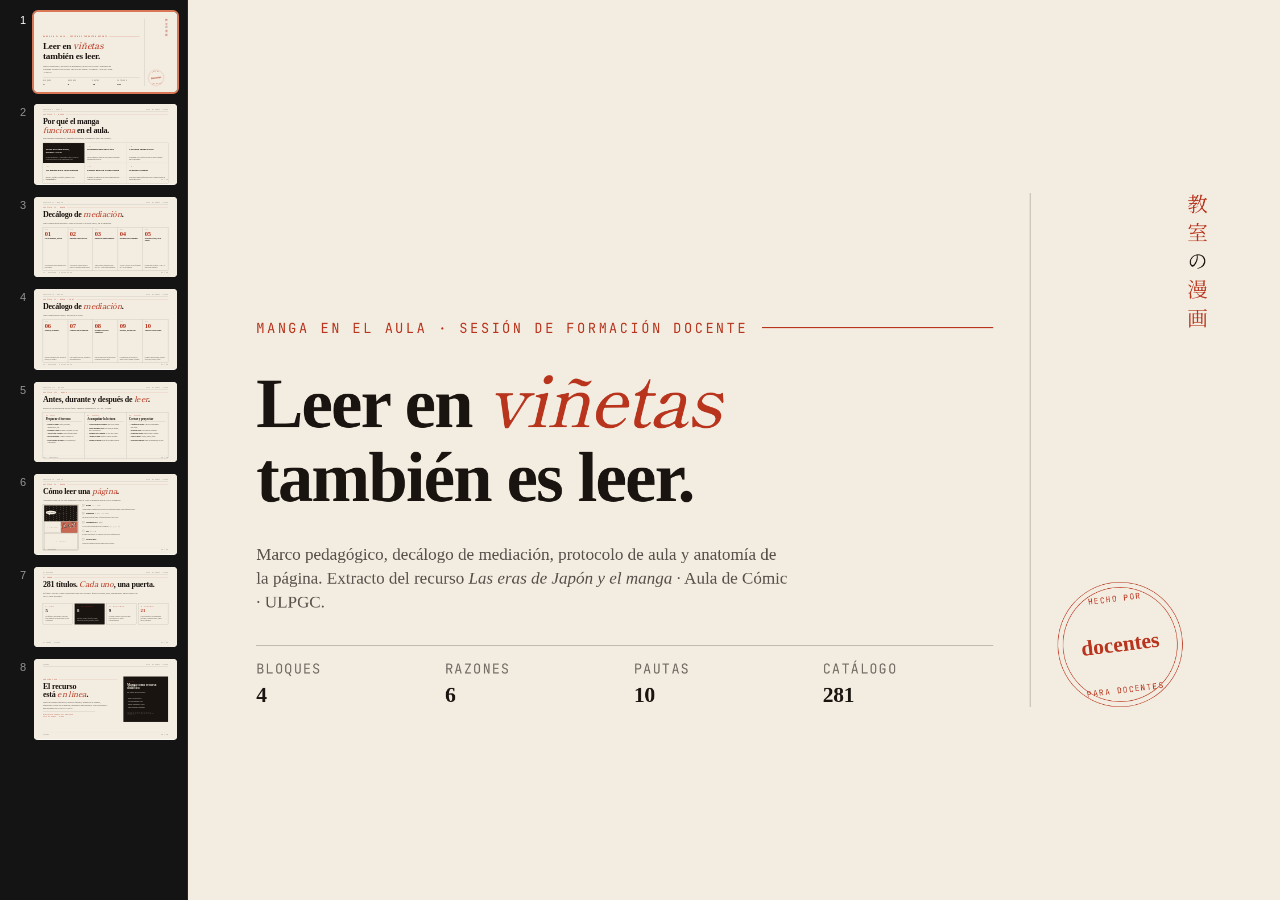
==== deck-claustro.html @ 98c3c5ad "Add files via upload" ====
<!doctype html>
<html lang="es">
<head>
<meta charset="utf-8" />
<meta name="viewport" content="width=device-width, initial-scale=1.0">
<meta name="theme-color" content="#0e0a04">
<meta name="description" content="Sesión de formación docente sobre el manga como recurso didáctico: marco pedagógico, decálogo de mediación, protocolo de aula y anatomía de la página. Aula de Cómic · Biblioteca Campus del Obelisco · ULPGC.">
<meta name="author" content="Daniel Becerra Romero (Dir.) — Aula de Cómic, Facultad de Ciencias de la Educación, ULPGC">
<meta name="generator" content="Manga como recurso para el aula · v5.10">
<title>Manga en el aula — Sesión de formación docente · ULPGC</title>
<link rel="preconnect" href="https://fonts.googleapis.com">
<link rel="preconnect" href="https://fonts.gstatic.com" crossorigin>
<link href="https://fonts.googleapis.com/css2?family=Shippori+Mincho+B1:wght@400;500;600;700&family=Cinzel:wght@400;700&family=JetBrains+Mono:wght@400;500&family=Noto+Serif+JP:wght@400;700&display=swap" rel="stylesheet">
<style>
  :root {
    --paper: #f3ede1;
    --paper2: #ebe3d2;
    --ink: #1a1410;
    --red: #b8341d;
    --gold: #a8852d;
    --ed-serif: 'Shippori Mincho B1', Georgia, serif;
    --ed-mono:  'JetBrains Mono', ui-monospace, monospace;
    --ed-display:'Cinzel', serif;
    --soft: rgba(26, 20, 16, 0.12);
  }
  * { box-sizing: border-box; margin: 0; padding: 0; }

  deck-stage { background: var(--paper); }

  /* Cada slide: 1920×1080, fondo papel */
  section {
    width: 1920px;
    height: 1080px;
    background: var(--paper);
    color: var(--ink);
    font-family: var(--ed-serif);
    padding: 88px 120px;
    position: relative;
    overflow: hidden;
  }

  /* Cabecera/pie comunes */
  .s-head, .s-foot {
    position: absolute;
    left: 120px;
    right: 120px;
    font-family: var(--ed-mono);
    font-size: 18px;
    letter-spacing: 0.16em;
    text-transform: uppercase;
    color: rgba(26, 20, 16, 0.55);
    display: flex;
    justify-content: space-between;
    align-items: center;
  }
  .s-head { top: 56px; }
  .s-head::after {
    content: '';
    position: absolute;
    bottom: -16px;
    left: 0; right: 0;
    height: 1px;
    background: var(--ink);
  }
  .s-foot { bottom: 56px; }
  .s-foot::before {
    content: '';
    position: absolute;
    top: -16px;
    left: 0; right: 0;
    height: 1px;
    background: var(--soft);
  }

  /* COVER */
  .cover {
    display: grid;
    grid-template-columns: 1fr 320px;
    height: 100%;
    align-items: end;
    gap: 64px;
  }
  .cover-eyebrow {
    font-family: var(--ed-mono);
    font-size: 24px;
    letter-spacing: 0.2em;
    text-transform: uppercase;
    color: var(--red);
    display: flex;
    gap: 24px;
    align-items: center;
    margin-bottom: 40px;
  }
  .cover-eyebrow::after { content:''; flex:1; height:1.5px; background: var(--red); }
  .cover h1 {
    font-family: var(--ed-serif);
    font-weight: 600;
    font-size: 124px;
    line-height: 1.05;
    letter-spacing: -0.025em;
    margin-bottom: 48px;
    max-width: 1280px;
  }
  .cover h1 em { color: var(--red); font-style: italic; font-weight: 500; }
  .cover-lede {
    font-family: var(--ed-serif);
    font-size: 30px;
    line-height: 1.4;
    color: rgba(26,20,16,0.72);
    max-width: 980px;
    margin-bottom: 56px;
    text-wrap: pretty;
  }
  .cover-attr {
    border-top: 1px solid var(--ink);
    padding-top: 24px;
    font-family: var(--ed-mono);
    font-size: 24px;
    letter-spacing: 0.1em;
    text-transform: uppercase;
    color: rgba(26,20,16,0.6);
    display: grid;
    grid-template-columns: repeat(4, 1fr);
    gap: 32px;
  }
  .cover-attr strong {
    display: block;
    font-family: var(--ed-serif);
    font-size: 38px;
    color: var(--ink);
    margin-top: 8px;
    letter-spacing: -0.015em;
    text-transform: none;
    font-weight: 600;
  }
  .cover-side {
    display: flex;
    flex-direction: column;
    justify-content: space-between;
    padding-left: 48px;
    border-left: 1.5px solid var(--ink);
    height: 100%;
    align-self: stretch;
  }
  .tategaki {
    writing-mode: vertical-rl;
    font-family: 'Noto Serif JP', serif;
    font-size: 36px;
    letter-spacing: 0.4em;
    color: var(--red);
  }
  .stamp {
    width: 220px;
    height: 220px;
    border-radius: 50%;
    border: 1.5px solid var(--red);
    color: var(--red);
    display: grid;
    place-items: center;
    text-align: center;
    font-family: var(--ed-mono);
    font-size: 14px;
    letter-spacing: 0.18em;
    text-transform: uppercase;
    line-height: 1.5;
    transform: rotate(-7deg);
    position: relative;
  }
  .stamp::before {
    content:''; position: absolute; inset: 8px;
    border: 0.5px solid var(--red);
    border-radius: 50%;
  }
  .stamp strong {
    display: block;
    font-family: var(--ed-serif);
    font-size: 38px;
    margin: 6px 0;
    letter-spacing: -0.005em;
    color: var(--red);
    text-transform: none;
    font-weight: 600;
  }

  /* SLIDE HEADER (common, not cover) */
  .sec-eyebrow {
    font-family: var(--ed-mono);
    font-size: 20px;
    letter-spacing: 0.2em;
    text-transform: uppercase;
    color: var(--red);
    margin: 40px 0 18px;
    display: flex;
    gap: 20px;
    align-items: center;
  }
  .sec-eyebrow::after { content:''; flex:1; height: 1px; background: var(--red); }
  .sec-title {
    font-family: var(--ed-serif);
    font-weight: 600;
    font-size: 108px;
    line-height: 1.05;
    letter-spacing: -0.03em;
    margin-bottom: 32px;
    text-wrap: balance;
    max-width: 1500px;
  }
  .sec-title em { color: var(--red); font-style: italic; font-weight: 500; }
  .sec-kicker {
    font-family: var(--ed-serif);
    font-size: 30px;
    line-height: 1.4;
    color: rgba(26,20,16,0.7);
    max-width: 1300px;
    text-wrap: pretty;
  }

  /* SLIDE: title + grid */
  .grid-3x2 {
    display: grid;
    grid-template-columns: repeat(3, 1fr);
    grid-template-rows: repeat(2, 1fr);
    gap: 0;
    border: 1.5px solid var(--ink);
    margin-top: 40px;
    height: 540px;
    margin-bottom: 60px;
  }
  .grid-3x2 > div {
    padding: 36px 36px;
    border-right: 1px solid var(--ink);
    border-bottom: 1px solid var(--ink);
    background: var(--paper);
    display: flex;
    flex-direction: column;
    gap: 16px;
  }
  .grid-3x2 > div:nth-child(3n) { border-right: none; }
  .grid-3x2 > div:nth-last-child(-n+3) { border-bottom: none; }
  .grid-3x2 > div.featured { background: var(--ink); color: var(--paper); }
  .grid-3x2 > div.featured .gn { color: var(--red); }
  .grid-3x2 > div.featured .gb { color: rgba(243,237,225,0.78); }
  .gn {
    font-family: var(--ed-mono);
    font-size: 14px;
    letter-spacing: 0.18em;
    color: var(--red);
    text-transform: uppercase;
  }
  .gt {
    font-family: var(--ed-serif);
    font-weight: 600;
    font-size: 36px;
    line-height: 1.05;
    letter-spacing: -0.015em;
    text-wrap: balance;
  }
  .gb {
    font-family: var(--ed-serif);
    font-size: 20px;
    line-height: 1.45;
    color: rgba(26,20,16,0.75);
    margin-top: auto;
    text-wrap: pretty;
  }

  /* SLIDE: decálogo 5 cols x 1 */
  .dec-row {
    display: grid;
    grid-template-columns: repeat(5, 1fr);
    border: 1.5px solid var(--ink);
    margin-top: 40px;
    height: 580px;
  }
  .dec-row > div {
    padding: 28px 24px;
    border-right: 1px solid var(--ink);
    display: flex;
    flex-direction: column;
    gap: 18px;
  }
  .dec-row > div:last-child { border-right: none; }
  .dn {
    font-family: var(--ed-serif);
    font-weight: 600;
    font-size: 88px;
    line-height: 0.85;
    letter-spacing: -0.04em;
    color: var(--red);
  }
  .dn small {
    display: block;
    font-family: var(--ed-mono);
    font-size: 11px;
    color: var(--ink);
    opacity: 0.55;
    letter-spacing: 0.16em;
    text-transform: uppercase;
    margin-bottom: 4px;
    font-weight: 400;
  }
  .dt {
    font-family: var(--ed-serif);
    font-weight: 600;
    font-size: 24px;
    line-height: 1.15;
    letter-spacing: -0.005em;
  }
  .db {
    font-family: var(--ed-serif);
    font-size: 16px;
    line-height: 1.45;
    color: rgba(26,20,16,0.7);
    margin-top: auto;
  }

  /* SLIDE: protocolo 3 cols */
  .proto-3 {
    display: grid;
    grid-template-columns: 1fr 1fr 1fr;
    border: 1.5px solid var(--ink);
    margin-top: 36px;
    height: 620px;
  }
  .proto-3 > article {
    padding: 36px 36px;
    border-right: 1px solid var(--ink);
  }
  .proto-3 > article:last-child { border-right: none; }
  .pf {
    font-family: var(--ed-mono);
    font-size: 16px;
    letter-spacing: 0.18em;
    color: var(--red);
    text-transform: uppercase;
    margin-bottom: 10px;
  }
  .pt {
    font-family: var(--ed-serif);
    font-weight: 600;
    font-size: 42px;
    line-height: 1;
    letter-spacing: -0.02em;
    margin-bottom: 24px;
    padding-bottom: 18px;
    border-bottom: 1px solid var(--ink);
  }
  .proto-3 ul { list-style: none; display: flex; flex-direction: column; gap: 14px; }
  .proto-3 li {
    font-family: var(--ed-serif);
    font-size: 21px;
    line-height: 1.45;
    color: rgba(26,20,16,0.78);
    padding-left: 24px;
    position: relative;
    text-wrap: pretty;
  }
  .proto-3 li::before {
    content: '·';
    position: absolute;
    left: 0;
    color: var(--red);
    font-weight: 700;
    font-size: 32px;
    line-height: 0.5;
  }
  .proto-3 li strong { font-weight: 600; color: var(--ink); }

  /* SLIDE: anatomía */
  .anat-grid {
    display: grid;
    grid-template-columns: 480px 1fr;
    gap: 48px;
    margin-top: 36px;
    height: 620px;
  }
  .anat-pg {
    background: var(--paper2);
    border: 1.5px solid var(--ink);
    padding: 16px;
    display: grid;
    grid-template-columns: 1fr 1fr;
    grid-template-rows: 1fr 0.7fr 1fr;
    gap: 8px;
    position: relative;
  }
  .anat-pg > [data-area] {
    background: var(--paper);
    border: 1.5px solid var(--ink);
    position: relative;
    display: flex; align-items: center; justify-content: center;
    font-family: var(--ed-mono);
    font-size: 11px;
    letter-spacing: 0.14em;
    text-transform: uppercase;
    color: rgba(26,20,16,0.45);
  }
  .anat-pg [data-area="A"] { grid-column: 1/3; grid-row: 1; background: var(--ink); color: rgba(243,237,225,0.4); }
  .anat-pg [data-area="A"]::before {
    content: ''; position: absolute; inset: 0;
    background: repeating-linear-gradient(-75deg, transparent 0 6px, rgba(243,237,225,0.16) 6px 7px);
  }
  .anat-pg [data-area="B"] { grid-column: 1; grid-row: 2; }
  .anat-pg [data-area="C"] { grid-column: 2; grid-row: 2; background: var(--red); color: rgba(243,237,225,0.5); }
  .anat-pg [data-area="C"]::before {
    content: ''; position: absolute; inset: 0;
    background-image: radial-gradient(rgba(243,237,225,0.7) 1px, transparent 1.5px);
    background-size: 8px 8px;
    opacity: 0.4;
  }
  .anat-pg [data-area="D"] { grid-column: 1/3; grid-row: 3; }
  .anat-bub {
    position: absolute;
    top: 14%;
    left: 8%;
    background: var(--paper);
    color: var(--ink);
    border: 1.5px solid var(--ink);
    border-radius: 50%/60%;
    padding: 10px 18px;
    font-family: var(--ed-serif);
    font-size: 22px;
    z-index: 4;
  }
  .anat-bub::after {
    content: '';
    position: absolute;
    bottom: -10px;
    left: 28%;
    width: 14px;
    height: 14px;
    background: var(--paper);
    border-right: 1.5px solid var(--ink);
    border-bottom: 1.5px solid var(--ink);
    transform: rotate(45deg);
  }
  .anat-ono {
    position: absolute;
    top: 38%;
    right: 9%;
    font-family: 'Cinzel', serif;
    font-weight: 700;
    font-size: 78px;
    color: var(--paper);
    -webkit-text-stroke: 2px var(--ink);
    text-shadow: 6px 6px 0 var(--red);
    transform: rotate(-7deg);
    z-index: 4;
    text-transform: uppercase;
  }
  .anat-legend { display: flex; flex-direction: column; gap: 20px; }
  .anat-leg-item {
    display: grid;
    grid-template-columns: auto 1fr;
    gap: 18px;
    align-items: baseline;
    padding-bottom: 14px;
    border-bottom: 1px dotted var(--soft);
  }
  .anat-leg-item:last-child { border-bottom: none; }
  .anat-leg-mark {
    font-family: var(--ed-mono);
    font-size: 14px;
    letter-spacing: 0.12em;
    color: var(--red);
    border: 1px solid var(--ink);
    padding: 4px 10px;
    background: var(--paper);
    align-self: start;
  }
  .anat-leg-name {
    font-family: var(--ed-serif);
    font-weight: 600;
    font-size: 26px;
    letter-spacing: -0.01em;
  }
  .anat-leg-name small {
    font-family: 'Noto Serif JP', serif;
    font-weight: 400;
    font-size: 18px;
    color: rgba(26,20,16,0.55);
    margin-left: 10px;
  }
  .anat-leg-d {
    grid-column: 1 / -1;
    font-family: var(--ed-serif);
    font-size: 18px;
    line-height: 1.45;
    color: rgba(26,20,16,0.72);
    margin-top: 6px;
    text-wrap: pretty;
  }

  /* CIERRE */
  .cierre {
    display: grid;
    grid-template-columns: 1fr 600px;
    gap: 80px;
    height: 100%;
    align-items: center;
  }
  .cierre h2 {
    font-family: var(--ed-serif);
    font-weight: 600;
    font-size: 108px;
    line-height: 0.95;
    letter-spacing: -0.025em;
    margin-bottom: 32px;
    text-wrap: balance;
  }
  .cierre h2 em { color: var(--red); font-style: italic; font-weight: 500; }
  .cierre p {
    font-family: var(--ed-serif);
    font-size: 28px;
    line-height: 1.45;
    color: rgba(26,20,16,0.72);
    max-width: 900px;
    margin-bottom: 28px;
    text-wrap: pretty;
  }
  .cierre-card {
    background: var(--ink);
    color: var(--paper);
    padding: 56px 48px;
    align-self: center;
  }
  .cierre-card .cap {
    font-family: var(--ed-mono);
    font-size: 14px;
    letter-spacing: 0.2em;
    text-transform: uppercase;
    color: var(--red);
    margin-bottom: 18px;
  }
  .cierre-card h3 {
    font-family: var(--ed-serif);
    font-weight: 600;
    font-size: 44px;
    line-height: 1;
    margin-bottom: 18px;
  }
  .cierre-card ul { list-style: none; margin-top: 18px; padding-top: 18px; border-top: 1px solid rgba(243,237,225,0.18); }
  .cierre-card li {
    font-family: var(--ed-serif);
    font-size: 22px;
    line-height: 1.6;
    color: rgba(243,237,225,0.85);
  }
  .cierre-card li::before {
    content: '·  ';
    color: var(--red);
    font-weight: 700;
  }
</style>
</head>
<body>

<deck-stage>

  <!-- ════════ 01 · COVER ════════ -->
  <section data-screen-label="01 Portada">
    <div class="cover">
      <div>
        <div class="cover-eyebrow">Manga en el aula · Sesión de formación docente</div>
        <h1>Leer en <em>viñetas</em><br/>también es leer.</h1>
        <p class="cover-lede">Marco pedagógico, decálogo de mediación, protocolo de aula y anatomía de la página. Extracto del recurso <em>Las eras de Japón y el manga</em> · Aula de Cómic · ULPGC.</p>
        <div class="cover-attr">
          <div>Bloques<strong>4</strong></div>
          <div>Razones<strong>6</strong></div>
          <div>Pautas<strong>10</strong></div>
          <div>Catálogo<strong>281</strong></div>
        </div>
      </div>
      <aside class="cover-side">
        <div class="tategaki">教室<span style="color:var(--ink)">の</span>漫画</div>
        <div class="stamp">
          Hecho por
          <strong>docentes</strong>
          para docentes
        </div>
      </aside>
    </div>
  </section>

  <!-- ════════ 02 · POR QUÉ ════════ -->
  <section data-screen-label="02 Por qué">
    <div class="s-head"><span>Capítulo I · Marco</span><span>Aula de Cómic · ULPGC</span></div>
    <div class="sec-eyebrow">Capítulo I · Marco</div>
    <h2 class="sec-title">Por qué el manga <em>funciona</em> en el aula.</h2>
    <p class="sec-kicker">Seis razones pedagógicas, ninguna decorativa, sostienen el resto del recurso.</p>
    <div class="grid-3x2">
      <div class="featured">
        <div class="gn">— 01</div>
        <div class="gt">Doble decodificación, imagen y texto</div>
        <p class="gb">Lectura multimodal — exactamente lo que el currículo LOMLOE reconoce como competencia clave.</p>
      </div>
      <div>
        <div class="gn">— 02</div>
        <div class="gt">Densidad narrativa alta</div>
        <p class="gb">Saltos temporales, puntos de vista, símbolo recurrente. Entrena músculo lector.</p>
      </div>
      <div>
        <div class="gn">— 03</div>
        <div class="gt">Cercanía cultural real</div>
        <p class="gb">El alumnado ya lo lee fuera del aula. El aula lo enseña a leerlo críticamente.</p>
      </div>
      <div>
        <div class="gn">— 04</div>
        <div class="gt">Un manga para cada materia</div>
        <p class="gb">Histórico, científico, biográfico, intimista. Ocho usos pedagógicos.</p>
      </div>
      <div>
        <div class="gn">— 05</div>
        <div class="gt">Puente hacia la lectura larga</div>
        <p class="gb">El manga no compite con la novela: prepara para ella. Hábito lector sostenido.</p>
      </div>
      <div>
        <div class="gn">— 06</div>
        <div class="gt">Trabaja la elipsis</div>
        <p class="gb">El <em>ma</em> entre viñetas es inferencia activa. La mejor escuela de lectura entre líneas.</p>
      </div>
    </div>
    <div class="s-foot"><span>I · Por qué</span><span>02 / 08</span></div>
  </section>

  <!-- ════════ 03 · DECÁLOGO 1 ════════ -->
  <section data-screen-label="03 Decálogo I">
    <div class="s-head"><span>Capítulo II · Marco</span><span>Aula de Cómic · ULPGC</span></div>
    <div class="sec-eyebrow">Capítulo II · Marco</div>
    <h2 class="sec-title">Decálogo de <em>mediación</em>.</h2>
    <p class="sec-kicker">Cinco pautas para preparar y abrir la lectura. Las otras cinco, en la siguiente.</p>
    <div class="dec-row">
      <div>
        <div class="dn"><small>Pauta</small>01</div>
        <div class="dt">Lee tú primero, entera.</div>
        <p class="db">No selecciones un capítulo sin haber leído el tomo completo.</p>
      </div>
      <div>
        <div class="dn"><small>Pauta</small>02</div>
        <div class="dt">Encuadra antes de leer.</div>
        <p class="db">Avisa del tema y pacta un acuerdo de respeto. La advertencia sostiene la lectura.</p>
      </div>
      <div>
        <div class="dn"><small>Pauta</small>03</div>
        <div class="dt">Enseña el código primero.</div>
        <p class="db">Viñeta, bocadillo, onomatopeya, líneas, calle, RTL — antes de pedir interpretación.</p>
      </div>
      <div>
        <div class="dn"><small>Pauta</small>04</div>
        <div class="dt">Pregunta por la imagen.</div>
        <p class="db">"¿Qué se ve, qué no se ve, por qué dibujado así?". No solo argumento.</p>
      </div>
      <div>
        <div class="dn"><small>Pauta</small>05</div>
        <div class="dt">Trabaja la calle, no la viñeta.</div>
        <p class="db">El espacio entre dos viñetas — el <em>ma</em> — es donde ocurre la inferencia.</p>
      </div>
    </div>
    <div class="s-foot"><span>II · Decálogo · pautas 01—05</span><span>03 / 08</span></div>
  </section>

  <!-- ════════ 04 · DECÁLOGO 2 ════════ -->
  <section data-screen-label="04 Decálogo II">
    <div class="s-head"><span>Capítulo II · Marco</span><span>Aula de Cómic · ULPGC</span></div>
    <div class="sec-eyebrow">Capítulo II · Marco — cont.</div>
    <h2 class="sec-title">Decálogo de <em>mediación</em>.</h2>
    <p class="sec-kicker">Cinco pautas para cerrar y proyectar lo leído.</p>
    <div class="dec-row">
      <div>
        <div class="dn"><small>Pauta</small>06</div>
        <div class="dt">Modera, no opines.</div>
        <p class="db">Devuelve la pregunta al grupo. Tu lectura es una más, no la canónica.</p>
      </div>
      <div>
        <div class="dn"><small>Pauta</small>07</div>
        <div class="dt">Conecta con lo conocido.</div>
        <p class="db">Cruza el manga con un texto, una imagen o una experiencia previa.</p>
      </div>
      <div>
        <div class="dn"><small>Pauta</small>08</div>
        <div class="dt">Permite la lectura voluntaria.</div>
        <p class="db">Selección visible en aula sin tarea asociada. La animación lectora no obliga.</p>
      </div>
      <div>
        <div class="dn"><small>Pauta</small>09</div>
        <div class="dt">Produce, no solo leas.</div>
        <p class="db">Una página propia, un storyboard, un análisis. Lo que se compone, se entiende.</p>
      </div>
      <div>
        <div class="dn"><small>Pauta</small>10</div>
        <div class="dt">Vuelve al texto clásico.</div>
        <p class="db">El manga es puerta de entrada, no destino. Salta al libro, al ensayo, al filme.</p>
      </div>
    </div>
    <div class="s-foot"><span>II · Decálogo · pautas 06—10</span><span>04 / 08</span></div>
  </section>

  <!-- ════════ 05 · PROTOCOLO ════════ -->
  <section data-screen-label="05 Protocolo">
    <div class="s-head"><span>Capítulo III · Marco</span><span>Aula de Cómic · ULPGC</span></div>
    <div class="sec-eyebrow">Capítulo III · Marco</div>
    <h2 class="sec-title">Antes, durante y después de <em>leer</em>.</h2>
    <p class="sec-kicker">Protocolo de mediación en tres fases. Tiempos orientativos: 15 / 25 / 10 min.</p>
    <div class="proto-3">
      <article>
        <div class="pf">01 · Antes</div>
        <h3 class="pt">Preparar el terreno</h3>
        <ul>
          <li><strong>Enseña el código.</strong> Viñeta, bocadillo, onomatopeya, RTL.</li>
          <li><strong>Encuadra el tema.</strong> Nombra lo sensible si lo hay.</li>
          <li><strong>Activa lo que ya saben.</strong> Cruza referentes antes.</li>
          <li><strong>Fija un propósito.</strong> "Vamos a observar X".</li>
          <li><strong>Pacta acuerdo de respeto.</strong> La conversación lo necesitará.</li>
        </ul>
      </article>
      <article>
        <div class="pf">02 · Durante</div>
        <h3 class="pt">Acompañar la lectura</h3>
        <ul>
          <li><strong>Lectura silenciosa primero.</strong> Marca dos viñetas.</li>
          <li><strong>Parar en página clave.</strong> Proyectada, en grande, abre conversación.</li>
          <li><strong>Pregunta por la imagen.</strong> No solo por el texto.</li>
          <li><strong>Atiende el ritmo.</strong> Regula el tempo del grupo.</li>
          <li><strong>Permite el silencio.</strong> Deja que la página resuene.</li>
        </ul>
      </article>
      <article>
        <div class="pf">03 · Después</div>
        <h3 class="pt">Cerrar y proyectar</h3>
        <ul>
          <li><strong>Coloquio en círculo.</strong> Cada lector argumenta una viñeta.</li>
          <li><strong>Escritura breve.</strong> Tres líneas en cuaderno.</li>
          <li><strong>Producción visual.</strong> Página propia o análisis.</li>
          <li><strong>Salto al clásico.</strong> Novela, ensayo, filme.</li>
          <li><strong>Evaluación honesta.</strong> Diana de aprendizaje, no nota.</li>
        </ul>
      </article>
    </div>
    <div class="s-foot"><span>III · Protocolo</span><span>05 / 08</span></div>
  </section>

  <!-- ════════ 06 · ANATOMÍA ════════ -->
  <section data-screen-label="06 Anatomía">
    <div class="s-head"><span>Capítulo IV · Marco</span><span>Aula de Cómic · ULPGC</span></div>
    <div class="sec-eyebrow">Capítulo IV · Marco</div>
    <h2 class="sec-title">Cómo leer una <em>página</em>.</h2>
    <p class="sec-kicker">Anatomía visual de los seis elementos básicos. Para la primera sesión con el alumnado.</p>
    <div class="anat-grid">
      <figure class="anat-pg" role="img" aria-label="Página manga esquemática">
        <div data-area="A">A · Líneas cinéticas</div>
        <div data-area="B">B · Viñeta neutra</div>
        <div data-area="C">C · Trama (halftone)</div>
        <div data-area="D">D · Resolución</div>
        <div class="anat-bub">«¿Lo ves?»</div>
        <div class="anat-ono">¡ZAS!</div>
      </figure>
      <div class="anat-legend">
        <div class="anat-leg-item">
          <span class="anat-leg-mark">A</span>
          <span class="anat-leg-name">Koma <small>コマ — viñeta</small></span>
          <p class="anat-leg-d">Unidad mínima. Su tamaño marca el ritmo: una a página entera detiene; cuatro pequeñas aceleran.</p>
        </div>
        <div class="anat-leg-item">
          <span class="anat-leg-mark">B</span>
          <span class="anat-leg-name">Fukidashi <small>吹き出し — bocadillo</small></span>
          <p class="anat-leg-d">Más de una docena de formas. La forma cuenta tanto como el texto.</p>
        </div>
        <div class="anat-leg-item">
          <span class="anat-leg-mark">C</span>
          <span class="anat-leg-name">Onomatopeya <small>擬音語</small></span>
          <p class="anat-leg-d">No solo ruidos: también emociones y ambientes (ドキドキ, シーン).</p>
        </div>
        <div class="anat-leg-item">
          <span class="anat-leg-mark">·</span>
          <span class="anat-leg-name">Ma <small>間 — calle</small></span>
          <p class="anat-leg-d">El espacio entre viñetas. La «clausura» de McCloud. Inferencia activa.</p>
        </div>
        <div class="anat-leg-item">
          <span class="anat-leg-mark">↩</span>
          <span class="anat-leg-name">Lectura RTL</span>
          <p class="anat-leg-d">De derecha a izquierda. Editorial original respeta el sentido.</p>
        </div>
      </div>
    </div>
    <div class="s-foot"><span>IV · Anatomía</span><span>06 / 08</span></div>
  </section>

  <!-- ════════ 07 · EL FONDO ════════ -->
  <section data-screen-label="07 El fondo">
    <div class="s-head"><span>El recurso</span><span>Aula de Cómic · ULPGC</span></div>
    <div class="sec-eyebrow">El fondo</div>
    <h2 class="sec-title">281 títulos. <em>Cada uno</em>, una puerta.</h2>
    <p class="sec-kicker">El fondo Aula de Cómic catalogado para uso docente: filtros de etapa, área, sensibilidad. Enlace directo al OPAC para préstamo.</p>
    <div style="display:grid; grid-template-columns: repeat(4, 1fr); gap: 24px; margin-top: 80px;">
      <div style="border:1.5px solid var(--ink); padding: 32px; min-height: 280px; display: flex; flex-direction: column; gap: 16px;">
        <div style="font-family:var(--ed-mono); font-size:14px; letter-spacing:.16em; color:var(--red); text-transform:uppercase;">01 · Etapas</div>
        <div style="font-family:var(--ed-serif); font-weight:600; font-size:64px; line-height:.9; color:var(--ink);">5</div>
        <p style="font-family:var(--ed-serif); font-size:20px; line-height:1.45; color:rgba(26,20,16,.7); margin-top:auto;">De Infantil a Universidad. Cada título tiene asignados los niveles para los que es adecuado.</p>
      </div>
      <div style="border:1.5px solid var(--ink); padding: 32px; min-height: 280px; display: flex; flex-direction: column; gap: 16px; background: var(--ink); color: var(--paper);">
        <div style="font-family:var(--ed-mono); font-size:14px; letter-spacing:.16em; color:var(--red); text-transform:uppercase;">02 · Usos pedagógicos</div>
        <div style="font-family:var(--ed-serif); font-weight:600; font-size:64px; line-height:.9; color:var(--paper);">8</div>
        <p style="font-family:var(--ed-serif); font-size:20px; line-height:1.45; color:rgba(243,237,225,.78); margin-top:auto;">Historia, ciencia, filosofía, lengua, emocional, género, inclusión, visual.</p>
      </div>
      <div style="border:1.5px solid var(--ink); padding: 32px; min-height: 280px; display: flex; flex-direction: column; gap: 16px;">
        <div style="font-family:var(--ed-mono); font-size:14px; letter-spacing:.16em; color:var(--red); text-transform:uppercase;">03 · Eras históricas</div>
        <div style="font-family:var(--ed-serif); font-weight:600; font-size:64px; line-height:.9; color:var(--ink);">9</div>
        <p style="font-family:var(--ed-serif); font-size:20px; line-height:1.45; color:rgba(26,20,16,.7); margin-top:auto;">De Heian a Reiwa. Línea del tiempo cronológica de 57 títulos contextualizados.</p>
      </div>
      <div style="border:1.5px solid var(--ink); padding: 32px; min-height: 280px; display: flex; flex-direction: column; gap: 16px;">
        <div style="font-family:var(--ed-mono); font-size:14px; letter-spacing:.16em; color:var(--red); text-transform:uppercase;">04 · Advertencias</div>
        <div style="font-family:var(--ed-serif); font-weight:600; font-size:64px; line-height:.9; color:var(--red);">21</div>
        <p style="font-family:var(--ed-serif); font-size:20px; line-height:1.45; color:rgba(26,20,16,.7); margin-top:auto;">Títulos marcados con sensibilidad (violencia, contenido adulto, temas duros). Filtrables.</p>
      </div>
    </div>
    <div class="s-foot"><span>El fondo · Cifras</span><span>07 / 08</span></div>
  </section>

  <!-- ════════ 08 · CIERRE ════════ -->
  <section data-screen-label="08 Cierre">
    <div class="s-head"><span>Cierre</span><span>Aula de Cómic · ULPGC</span></div>
    <div class="cierre">
      <div>
        <div class="sec-eyebrow" style="margin-top:0;">Próximo paso</div>
        <h2>El recurso<br/>está <em>en línea</em>.</h2>
        <p>Línea del tiempo interactiva, catálogo filtrable, generador de viñetas, situaciones LOMLOE completas, itinerarios universitarios. Todo navegable y para préstamo en el OPAC ULPGC.</p>
        <p style="font-family:var(--ed-mono); font-size:18px; letter-spacing:.14em; text-transform:uppercase; color:var(--red); border-top: 1.5px solid var(--ink); padding-top: 24px; max-width: 700px;">
          Biblioteca Campus del Obelisco<br/>Aula de Cómic · ULPGC
        </p>
      </div>
      <div class="cierre-card">
        <div class="cap">El equipo</div>
        <h3>Manga como recurso didáctico</h3>
        <p style="color: rgba(243,237,225,0.82); font-size: 22px; line-height: 1.5;">Dir. Daniel Becerra Romero</p>
        <ul>
          <li>Paula Arocha Moros</li>
          <li>Lucía Hernández Chio</li>
          <li>Daniel Hernández García</li>
          <li>Zaira Rodríguez Panadero</li>
        </ul>
        <p style="font-family: var(--ed-mono); font-size: 12px; letter-spacing: 0.14em; text-transform: uppercase; color: rgba(243,237,225,0.45); margin-top: 28px; padding-top: 18px; border-top: 1px solid rgba(243,237,225,0.16);">
          Facultad de Ciencias de la Educación<br/>
          Universidad de Las Palmas de Gran Canaria<br/>
          CC BY-NC 4.0
        </p>
      </div>
    </div>
    <div class="s-foot"><span>Cierre</span><span>08 / 08</span></div>
  </section>

</deck-stage>

<script src="deck-stage.js"></script>
<script type="application/json" id="speaker-notes">
[
  "Bienvenidos. Esta sesión presenta el marco pedagógico del recurso Aula de Cómic. No vamos a hablar de qué manga leer, sino de por qué y cómo llevarlo al aula. Cuatro bloques: por qué funciona, decálogo de mediación, protocolo de aula, anatomía de la página.",
  "Empezamos por la justificación. Estas seis razones no son datos de encuesta, son principios pedagógicos. La doble decodificación es lo central — la primera razón que pongo en negro. Si en el claustro alguien os pregunta 'por qué manga', responded por aquí.",
  "Cinco primeras pautas: la 01 parece obvia y casi nadie la cumple. La 03 — enseña el código primero — es la que más cambia los resultados. La 05 sobre la calle entre viñetas viene de Scott McCloud; el glosario del recurso lo cita.",
  "Cinco últimas. La 06 — modera, no opines — es difícil para docentes que llevamos años explicando. La 10 es importante: el manga no es destino, es puerta. Si nuestros alumnos solo leen manga, no hemos terminado el trabajo.",
  "Protocolo en tres fases. Esquema clásico de Solé aplicado al manga. No es nuevo, es disciplina. La fase 'Durante' es donde más fácil se desordena la clase si no hay anclajes claros — preparad esos puntos de parada de antemano.",
  "Esta lámina es para llevarla impresa al aula la primera sesión. Los seis elementos están en el glosario del recurso. Si pasáis quince minutos solo en esta página antes de leer nada, ahorráis horas después.",
  "El catálogo es la columna vertebral. 281 títulos clasificados con criterio pedagógico. Filtrable por etapa, área y sensibilidad. Y cada ficha tiene su enlace al OPAC: el préstamo está a un clic.",
  "Esto está en línea, en producción. Las credenciales del equipo en pantalla. Cualquier mejora, dudas o casos de uso documentables: contactad con la biblioteca. Gracias."
]
</script>

</body>
</html>
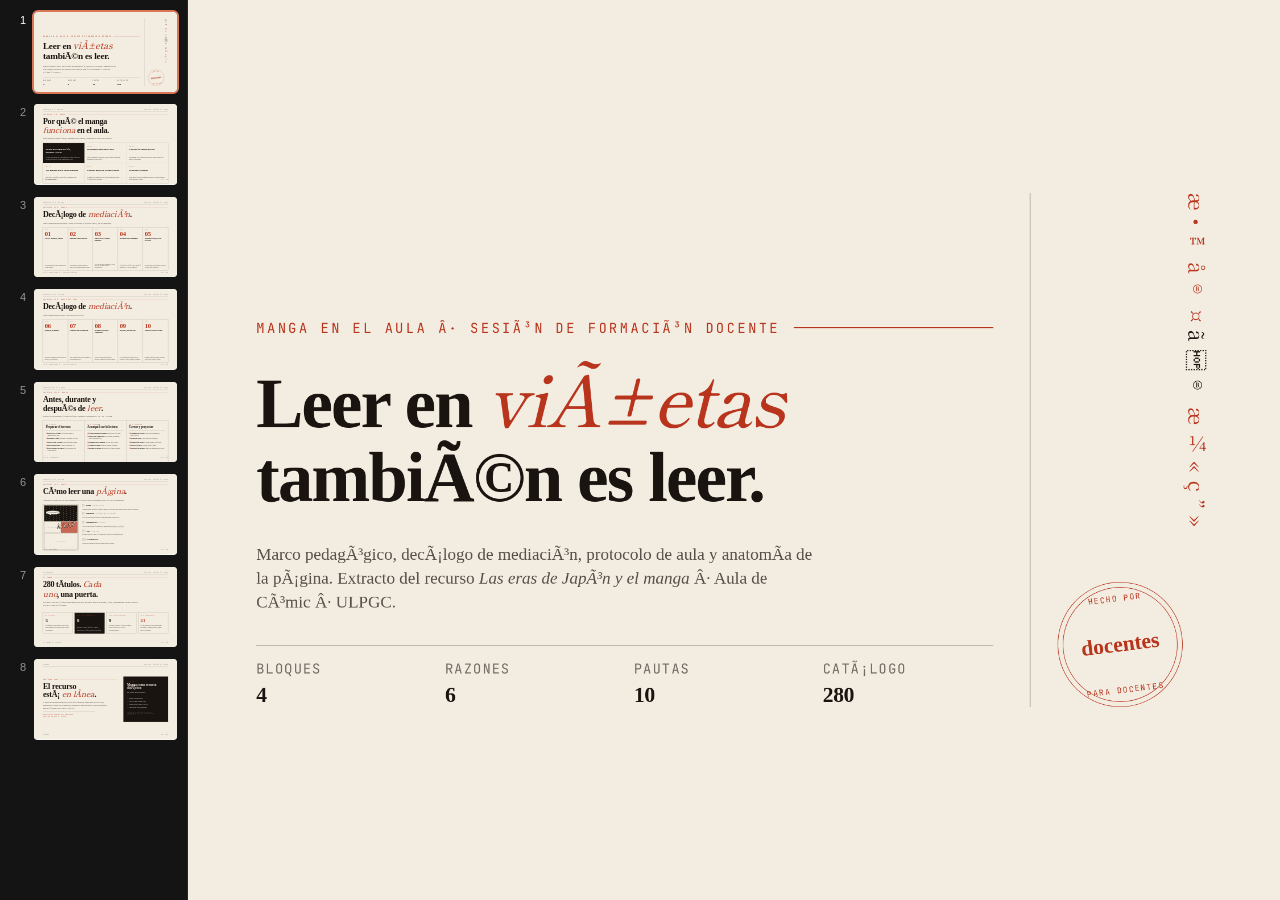
==== commit 8ddcebb5: "Add files via upload" ====
--- a/deck-claustro.html
+++ b/deck-claustro.html
@@ -1,13 +1,13 @@
-<!doctype html>
+﻿<!doctype html>
 <html lang="es">
 <head>
 <meta charset="utf-8" />
 <meta name="viewport" content="width=device-width, initial-scale=1.0">
 <meta name="theme-color" content="#0e0a04">
-<meta name="description" content="Sesión de formación docente sobre el manga como recurso didáctico: marco pedagógico, decálogo de mediación, protocolo de aula y anatomía de la página. Aula de Cómic · Biblioteca Campus del Obelisco · ULPGC.">
-<meta name="author" content="Daniel Becerra Romero (Dir.) — Aula de Cómic, Facultad de Ciencias de la Educación, ULPGC">
-<meta name="generator" content="Manga como recurso para el aula · v5.10">
-<title>Manga en el aula — Sesión de formación docente · ULPGC</title>
+<meta name="description" content="SesiÃ³n de formaciÃ³n docente sobre el manga como recurso didÃ¡ctico: marco pedagÃ³gico, decÃ¡logo de mediaciÃ³n, protocolo de aula y anatomÃ­a de la pÃ¡gina. Aula de CÃ³mic Â· Biblioteca Campus del Obelisco Â· ULPGC.">
+<meta name="author" content="Daniel Becerra Romero (Dir.) â€” Aula de CÃ³mic, Facultad de Ciencias de la EducaciÃ³n, ULPGC">
+<meta name="generator" content="Manga como recurso para el aula Â· v5.10">
+<title>Manga en el aula â€” SesiÃ³n de formaciÃ³n docente Â· ULPGC</title>
 <link rel="preconnect" href="https://fonts.googleapis.com">
 <link rel="preconnect" href="https://fonts.gstatic.com" crossorigin>
 <link href="https://fonts.googleapis.com/css2?family=Shippori+Mincho+B1:wght@400;500;600;700&family=Cinzel:wght@400;700&family=JetBrains+Mono:wght@400;500&family=Noto+Serif+JP:wght@400;700&display=swap" rel="stylesheet">
@@ -27,7 +27,7 @@
 
   deck-stage { background: var(--paper); }
 
-  /* Cada slide: 1920×1080, fondo papel */
+  /* Cada slide: 1920Ã—1080, fondo papel */
   section {
     width: 1920px;
     height: 1080px;
@@ -264,7 +264,7 @@
     text-wrap: pretty;
   }
 
-  /* SLIDE: decálogo 5 cols x 1 */
+  /* SLIDE: decÃ¡logo 5 cols x 1 */
   .dec-row {
     display: grid;
     grid-template-columns: repeat(5, 1fr);
@@ -356,7 +356,7 @@
     text-wrap: pretty;
   }
   .proto-3 li::before {
-    content: '·';
+    content: 'Â·';
     position: absolute;
     left: 0;
     color: var(--red);
@@ -366,7 +366,7 @@
   }
   .proto-3 li strong { font-weight: 600; color: var(--ink); }
 
-  /* SLIDE: anatomía */
+  /* SLIDE: anatomÃ­a */
   .anat-grid {
     display: grid;
     grid-template-columns: 480px 1fr;
@@ -547,7 +547,7 @@
     color: rgba(243,237,225,0.85);
   }
   .cierre-card li::before {
-    content: '·  ';
+    content: 'Â·  ';
     color: var(--red);
     font-weight: 700;
   }
@@ -557,22 +557,22 @@
 
 <deck-stage>
 
-  <!-- ════════ 01 · COVER ════════ -->
+  <!-- â•â•â•â•â•â•â•â• 01 Â· COVER â•â•â•â•â•â•â•â• -->
   <section data-screen-label="01 Portada">
     <div class="cover">
       <div>
-        <div class="cover-eyebrow">Manga en el aula · Sesión de formación docente</div>
-        <h1>Leer en <em>viñetas</em><br/>también es leer.</h1>
-        <p class="cover-lede">Marco pedagógico, decálogo de mediación, protocolo de aula y anatomía de la página. Extracto del recurso <em>Las eras de Japón y el manga</em> · Aula de Cómic · ULPGC.</p>
+        <div class="cover-eyebrow">Manga en el aula Â· SesiÃ³n de formaciÃ³n docente</div>
+        <h1>Leer en <em>viÃ±etas</em><br/>tambiÃ©n es leer.</h1>
+        <p class="cover-lede">Marco pedagÃ³gico, decÃ¡logo de mediaciÃ³n, protocolo de aula y anatomÃ­a de la pÃ¡gina. Extracto del recurso <em>Las eras de JapÃ³n y el manga</em> Â· Aula de CÃ³mic Â· ULPGC.</p>
         <div class="cover-attr">
           <div>Bloques<strong>4</strong></div>
           <div>Razones<strong>6</strong></div>
           <div>Pautas<strong>10</strong></div>
-          <div>Catálogo<strong>281</strong></div>
+          <div>CatÃ¡logo<strong>280</strong></div>
         </div>
       </div>
       <aside class="cover-side">
-        <div class="tategaki">教室<span style="color:var(--ink)">の</span>漫画</div>
+        <div class="tategaki">æ•™å®¤<span style="color:var(--ink)">ã®</span>æ¼«ç”»</div>
         <div class="stamp">
           Hecho por
           <strong>docentes</strong>
@@ -582,58 +582,58 @@
     </div>
   </section>
 
-  <!-- ════════ 02 · POR QUÉ ════════ -->
-  <section data-screen-label="02 Por qué">
-    <div class="s-head"><span>Capítulo I · Marco</span><span>Aula de Cómic · ULPGC</span></div>
-    <div class="sec-eyebrow">Capítulo I · Marco</div>
-    <h2 class="sec-title">Por qué el manga <em>funciona</em> en el aula.</h2>
-    <p class="sec-kicker">Seis razones pedagógicas, ninguna decorativa, sostienen el resto del recurso.</p>
+  <!-- â•â•â•â•â•â•â•â• 02 Â· POR QUÃ‰ â•â•â•â•â•â•â•â• -->
+  <section data-screen-label="02 Por quÃ©">
+    <div class="s-head"><span>CapÃ­tulo I Â· Marco</span><span>Aula de CÃ³mic Â· ULPGC</span></div>
+    <div class="sec-eyebrow">CapÃ­tulo I Â· Marco</div>
+    <h2 class="sec-title">Por quÃ© el manga <em>funciona</em> en el aula.</h2>
+    <p class="sec-kicker">Seis razones pedagÃ³gicas, ninguna decorativa, sostienen el resto del recurso.</p>
     <div class="grid-3x2">
       <div class="featured">
-        <div class="gn">— 01</div>
-        <div class="gt">Doble decodificación, imagen y texto</div>
-        <p class="gb">Lectura multimodal — exactamente lo que el currículo LOMLOE reconoce como competencia clave.</p>
-      </div>
-      <div>
-        <div class="gn">— 02</div>
+        <div class="gn">â€” 01</div>
+        <div class="gt">Doble decodificaciÃ³n, imagen y texto</div>
+        <p class="gb">Lectura multimodal â€” exactamente lo que el currÃ­culo LOMLOE reconoce como competencia clave.</p>
+      </div>
+      <div>
+        <div class="gn">â€” 02</div>
         <div class="gt">Densidad narrativa alta</div>
-        <p class="gb">Saltos temporales, puntos de vista, símbolo recurrente. Entrena músculo lector.</p>
-      </div>
-      <div>
-        <div class="gn">— 03</div>
-        <div class="gt">Cercanía cultural real</div>
-        <p class="gb">El alumnado ya lo lee fuera del aula. El aula lo enseña a leerlo críticamente.</p>
-      </div>
-      <div>
-        <div class="gn">— 04</div>
+        <p class="gb">Saltos temporales, puntos de vista, sÃ­mbolo recurrente. Entrena mÃºsculo lector.</p>
+      </div>
+      <div>
+        <div class="gn">â€” 03</div>
+        <div class="gt">CercanÃ­a cultural real</div>
+        <p class="gb">El alumnado ya lo lee fuera del aula. El aula lo enseÃ±a a leerlo crÃ­ticamente.</p>
+      </div>
+      <div>
+        <div class="gn">â€” 04</div>
         <div class="gt">Un manga para cada materia</div>
-        <p class="gb">Histórico, científico, biográfico, intimista. Ocho usos pedagógicos.</p>
-      </div>
-      <div>
-        <div class="gn">— 05</div>
+        <p class="gb">HistÃ³rico, cientÃ­fico, biogrÃ¡fico, intimista. Ocho usos pedagÃ³gicos.</p>
+      </div>
+      <div>
+        <div class="gn">â€” 05</div>
         <div class="gt">Puente hacia la lectura larga</div>
-        <p class="gb">El manga no compite con la novela: prepara para ella. Hábito lector sostenido.</p>
-      </div>
-      <div>
-        <div class="gn">— 06</div>
+        <p class="gb">El manga no compite con la novela: prepara para ella. HÃ¡bito lector sostenido.</p>
+      </div>
+      <div>
+        <div class="gn">â€” 06</div>
         <div class="gt">Trabaja la elipsis</div>
-        <p class="gb">El <em>ma</em> entre viñetas es inferencia activa. La mejor escuela de lectura entre líneas.</p>
+        <p class="gb">El <em>ma</em> entre viÃ±etas es inferencia activa. La mejor escuela de lectura entre lÃ­neas.</p>
       </div>
     </div>
-    <div class="s-foot"><span>I · Por qué</span><span>02 / 08</span></div>
+    <div class="s-foot"><span>I Â· Por quÃ©</span><span>02 / 08</span></div>
   </section>
 
-  <!-- ════════ 03 · DECÁLOGO 1 ════════ -->
-  <section data-screen-label="03 Decálogo I">
-    <div class="s-head"><span>Capítulo II · Marco</span><span>Aula de Cómic · ULPGC</span></div>
-    <div class="sec-eyebrow">Capítulo II · Marco</div>
-    <h2 class="sec-title">Decálogo de <em>mediación</em>.</h2>
+  <!-- â•â•â•â•â•â•â•â• 03 Â· DECÃLOGO 1 â•â•â•â•â•â•â•â• -->
+  <section data-screen-label="03 DecÃ¡logo I">
+    <div class="s-head"><span>CapÃ­tulo II Â· Marco</span><span>Aula de CÃ³mic Â· ULPGC</span></div>
+    <div class="sec-eyebrow">CapÃ­tulo II Â· Marco</div>
+    <h2 class="sec-title">DecÃ¡logo de <em>mediaciÃ³n</em>.</h2>
     <p class="sec-kicker">Cinco pautas para preparar y abrir la lectura. Las otras cinco, en la siguiente.</p>
     <div class="dec-row">
       <div>
         <div class="dn"><small>Pauta</small>01</div>
-        <div class="dt">Lee tú primero, entera.</div>
-        <p class="db">No selecciones un capítulo sin haber leído el tomo completo.</p>
+        <div class="dt">Lee tÃº primero, entera.</div>
+        <p class="db">No selecciones un capÃ­tulo sin haber leÃ­do el tomo completo.</p>
       </div>
       <div>
         <div class="dn"><small>Pauta</small>02</div>
@@ -642,34 +642,34 @@
       </div>
       <div>
         <div class="dn"><small>Pauta</small>03</div>
-        <div class="dt">Enseña el código primero.</div>
-        <p class="db">Viñeta, bocadillo, onomatopeya, líneas, calle, RTL — antes de pedir interpretación.</p>
+        <div class="dt">EnseÃ±a el cÃ³digo primero.</div>
+        <p class="db">ViÃ±eta, bocadillo, onomatopeya, lÃ­neas, calle, RTL â€” antes de pedir interpretaciÃ³n.</p>
       </div>
       <div>
         <div class="dn"><small>Pauta</small>04</div>
         <div class="dt">Pregunta por la imagen.</div>
-        <p class="db">"¿Qué se ve, qué no se ve, por qué dibujado así?". No solo argumento.</p>
+        <p class="db">"Â¿QuÃ© se ve, quÃ© no se ve, por quÃ© dibujado asÃ­?". No solo argumento.</p>
       </div>
       <div>
         <div class="dn"><small>Pauta</small>05</div>
-        <div class="dt">Trabaja la calle, no la viñeta.</div>
-        <p class="db">El espacio entre dos viñetas — el <em>ma</em> — es donde ocurre la inferencia.</p>
+        <div class="dt">Trabaja la calle, no la viÃ±eta.</div>
+        <p class="db">El espacio entre dos viÃ±etas â€” el <em>ma</em> â€” es donde ocurre la inferencia.</p>
       </div>
     </div>
-    <div class="s-foot"><span>II · Decálogo · pautas 01—05</span><span>03 / 08</span></div>
+    <div class="s-foot"><span>II Â· DecÃ¡logo Â· pautas 01â€”05</span><span>03 / 08</span></div>
   </section>
 
-  <!-- ════════ 04 · DECÁLOGO 2 ════════ -->
-  <section data-screen-label="04 Decálogo II">
-    <div class="s-head"><span>Capítulo II · Marco</span><span>Aula de Cómic · ULPGC</span></div>
-    <div class="sec-eyebrow">Capítulo II · Marco — cont.</div>
-    <h2 class="sec-title">Decálogo de <em>mediación</em>.</h2>
-    <p class="sec-kicker">Cinco pautas para cerrar y proyectar lo leído.</p>
+  <!-- â•â•â•â•â•â•â•â• 04 Â· DECÃLOGO 2 â•â•â•â•â•â•â•â• -->
+  <section data-screen-label="04 DecÃ¡logo II">
+    <div class="s-head"><span>CapÃ­tulo II Â· Marco</span><span>Aula de CÃ³mic Â· ULPGC</span></div>
+    <div class="sec-eyebrow">CapÃ­tulo II Â· Marco â€” cont.</div>
+    <h2 class="sec-title">DecÃ¡logo de <em>mediaciÃ³n</em>.</h2>
+    <p class="sec-kicker">Cinco pautas para cerrar y proyectar lo leÃ­do.</p>
     <div class="dec-row">
       <div>
         <div class="dn"><small>Pauta</small>06</div>
         <div class="dt">Modera, no opines.</div>
-        <p class="db">Devuelve la pregunta al grupo. Tu lectura es una más, no la canónica.</p>
+        <p class="db">Devuelve la pregunta al grupo. Tu lectura es una mÃ¡s, no la canÃ³nica.</p>
       </div>
       <div>
         <div class="dn"><small>Pauta</small>07</div>
@@ -679,167 +679,167 @@
       <div>
         <div class="dn"><small>Pauta</small>08</div>
         <div class="dt">Permite la lectura voluntaria.</div>
-        <p class="db">Selección visible en aula sin tarea asociada. La animación lectora no obliga.</p>
+        <p class="db">SelecciÃ³n visible en aula sin tarea asociada. La animaciÃ³n lectora no obliga.</p>
       </div>
       <div>
         <div class="dn"><small>Pauta</small>09</div>
         <div class="dt">Produce, no solo leas.</div>
-        <p class="db">Una página propia, un storyboard, un análisis. Lo que se compone, se entiende.</p>
+        <p class="db">Una pÃ¡gina propia, un storyboard, un anÃ¡lisis. Lo que se compone, se entiende.</p>
       </div>
       <div>
         <div class="dn"><small>Pauta</small>10</div>
-        <div class="dt">Vuelve al texto clásico.</div>
+        <div class="dt">Vuelve al texto clÃ¡sico.</div>
         <p class="db">El manga es puerta de entrada, no destino. Salta al libro, al ensayo, al filme.</p>
       </div>
     </div>
-    <div class="s-foot"><span>II · Decálogo · pautas 06—10</span><span>04 / 08</span></div>
+    <div class="s-foot"><span>II Â· DecÃ¡logo Â· pautas 06â€”10</span><span>04 / 08</span></div>
   </section>
 
-  <!-- ════════ 05 · PROTOCOLO ════════ -->
+  <!-- â•â•â•â•â•â•â•â• 05 Â· PROTOCOLO â•â•â•â•â•â•â•â• -->
   <section data-screen-label="05 Protocolo">
-    <div class="s-head"><span>Capítulo III · Marco</span><span>Aula de Cómic · ULPGC</span></div>
-    <div class="sec-eyebrow">Capítulo III · Marco</div>
-    <h2 class="sec-title">Antes, durante y después de <em>leer</em>.</h2>
-    <p class="sec-kicker">Protocolo de mediación en tres fases. Tiempos orientativos: 15 / 25 / 10 min.</p>
+    <div class="s-head"><span>CapÃ­tulo III Â· Marco</span><span>Aula de CÃ³mic Â· ULPGC</span></div>
+    <div class="sec-eyebrow">CapÃ­tulo III Â· Marco</div>
+    <h2 class="sec-title">Antes, durante y despuÃ©s de <em>leer</em>.</h2>
+    <p class="sec-kicker">Protocolo de mediaciÃ³n en tres fases. Tiempos orientativos: 15 / 25 / 10 min.</p>
     <div class="proto-3">
       <article>
-        <div class="pf">01 · Antes</div>
+        <div class="pf">01 Â· Antes</div>
         <h3 class="pt">Preparar el terreno</h3>
         <ul>
-          <li><strong>Enseña el código.</strong> Viñeta, bocadillo, onomatopeya, RTL.</li>
+          <li><strong>EnseÃ±a el cÃ³digo.</strong> ViÃ±eta, bocadillo, onomatopeya, RTL.</li>
           <li><strong>Encuadra el tema.</strong> Nombra lo sensible si lo hay.</li>
           <li><strong>Activa lo que ya saben.</strong> Cruza referentes antes.</li>
-          <li><strong>Fija un propósito.</strong> "Vamos a observar X".</li>
-          <li><strong>Pacta acuerdo de respeto.</strong> La conversación lo necesitará.</li>
+          <li><strong>Fija un propÃ³sito.</strong> "Vamos a observar X".</li>
+          <li><strong>Pacta acuerdo de respeto.</strong> La conversaciÃ³n lo necesitarÃ¡.</li>
         </ul>
       </article>
       <article>
-        <div class="pf">02 · Durante</div>
-        <h3 class="pt">Acompañar la lectura</h3>
+        <div class="pf">02 Â· Durante</div>
+        <h3 class="pt">AcompaÃ±ar la lectura</h3>
         <ul>
-          <li><strong>Lectura silenciosa primero.</strong> Marca dos viñetas.</li>
-          <li><strong>Parar en página clave.</strong> Proyectada, en grande, abre conversación.</li>
+          <li><strong>Lectura silenciosa primero.</strong> Marca dos viÃ±etas.</li>
+          <li><strong>Parar en pÃ¡gina clave.</strong> Proyectada, en grande, abre conversaciÃ³n.</li>
           <li><strong>Pregunta por la imagen.</strong> No solo por el texto.</li>
           <li><strong>Atiende el ritmo.</strong> Regula el tempo del grupo.</li>
-          <li><strong>Permite el silencio.</strong> Deja que la página resuene.</li>
+          <li><strong>Permite el silencio.</strong> Deja que la pÃ¡gina resuene.</li>
         </ul>
       </article>
       <article>
-        <div class="pf">03 · Después</div>
+        <div class="pf">03 Â· DespuÃ©s</div>
         <h3 class="pt">Cerrar y proyectar</h3>
         <ul>
-          <li><strong>Coloquio en círculo.</strong> Cada lector argumenta una viñeta.</li>
-          <li><strong>Escritura breve.</strong> Tres líneas en cuaderno.</li>
-          <li><strong>Producción visual.</strong> Página propia o análisis.</li>
-          <li><strong>Salto al clásico.</strong> Novela, ensayo, filme.</li>
-          <li><strong>Evaluación honesta.</strong> Diana de aprendizaje, no nota.</li>
+          <li><strong>Coloquio en cÃ­rculo.</strong> Cada lector argumenta una viÃ±eta.</li>
+          <li><strong>Escritura breve.</strong> Tres lÃ­neas en cuaderno.</li>
+          <li><strong>ProducciÃ³n visual.</strong> PÃ¡gina propia o anÃ¡lisis.</li>
+          <li><strong>Salto al clÃ¡sico.</strong> Novela, ensayo, filme.</li>
+          <li><strong>EvaluaciÃ³n honesta.</strong> Diana de aprendizaje, no nota.</li>
         </ul>
       </article>
     </div>
-    <div class="s-foot"><span>III · Protocolo</span><span>05 / 08</span></div>
+    <div class="s-foot"><span>III Â· Protocolo</span><span>05 / 08</span></div>
   </section>
 
-  <!-- ════════ 06 · ANATOMÍA ════════ -->
-  <section data-screen-label="06 Anatomía">
-    <div class="s-head"><span>Capítulo IV · Marco</span><span>Aula de Cómic · ULPGC</span></div>
-    <div class="sec-eyebrow">Capítulo IV · Marco</div>
-    <h2 class="sec-title">Cómo leer una <em>página</em>.</h2>
-    <p class="sec-kicker">Anatomía visual de los seis elementos básicos. Para la primera sesión con el alumnado.</p>
+  <!-- â•â•â•â•â•â•â•â• 06 Â· ANATOMÃA â•â•â•â•â•â•â•â• -->
+  <section data-screen-label="06 AnatomÃ­a">
+    <div class="s-head"><span>CapÃ­tulo IV Â· Marco</span><span>Aula de CÃ³mic Â· ULPGC</span></div>
+    <div class="sec-eyebrow">CapÃ­tulo IV Â· Marco</div>
+    <h2 class="sec-title">CÃ³mo leer una <em>pÃ¡gina</em>.</h2>
+    <p class="sec-kicker">AnatomÃ­a visual de los seis elementos bÃ¡sicos. Para la primera sesiÃ³n con el alumnado.</p>
     <div class="anat-grid">
-      <figure class="anat-pg" role="img" aria-label="Página manga esquemática">
-        <div data-area="A">A · Líneas cinéticas</div>
-        <div data-area="B">B · Viñeta neutra</div>
-        <div data-area="C">C · Trama (halftone)</div>
-        <div data-area="D">D · Resolución</div>
-        <div class="anat-bub">«¿Lo ves?»</div>
-        <div class="anat-ono">¡ZAS!</div>
+      <figure class="anat-pg" role="img" aria-label="PÃ¡gina manga esquemÃ¡tica">
+        <div data-area="A">A Â· LÃ­neas cinÃ©ticas</div>
+        <div data-area="B">B Â· ViÃ±eta neutra</div>
+        <div data-area="C">C Â· Trama (halftone)</div>
+        <div data-area="D">D Â· ResoluciÃ³n</div>
+        <div class="anat-bub">Â«Â¿Lo ves?Â»</div>
+        <div class="anat-ono">Â¡ZAS!</div>
       </figure>
       <div class="anat-legend">
         <div class="anat-leg-item">
           <span class="anat-leg-mark">A</span>
-          <span class="anat-leg-name">Koma <small>コマ — viñeta</small></span>
-          <p class="anat-leg-d">Unidad mínima. Su tamaño marca el ritmo: una a página entera detiene; cuatro pequeñas aceleran.</p>
+          <span class="anat-leg-name">Koma <small>ã‚³ãƒž â€” viÃ±eta</small></span>
+          <p class="anat-leg-d">Unidad mÃ­nima. Su tamaÃ±o marca el ritmo: una a pÃ¡gina entera detiene; cuatro pequeÃ±as aceleran.</p>
         </div>
         <div class="anat-leg-item">
           <span class="anat-leg-mark">B</span>
-          <span class="anat-leg-name">Fukidashi <small>吹き出し — bocadillo</small></span>
-          <p class="anat-leg-d">Más de una docena de formas. La forma cuenta tanto como el texto.</p>
+          <span class="anat-leg-name">Fukidashi <small>å¹ãå‡ºã— â€” bocadillo</small></span>
+          <p class="anat-leg-d">MÃ¡s de una docena de formas. La forma cuenta tanto como el texto.</p>
         </div>
         <div class="anat-leg-item">
           <span class="anat-leg-mark">C</span>
-          <span class="anat-leg-name">Onomatopeya <small>擬音語</small></span>
-          <p class="anat-leg-d">No solo ruidos: también emociones y ambientes (ドキドキ, シーン).</p>
+          <span class="anat-leg-name">Onomatopeya <small>æ“¬éŸ³èªž</small></span>
+          <p class="anat-leg-d">No solo ruidos: tambiÃ©n emociones y ambientes (ãƒ‰ã‚­ãƒ‰ã‚­, ã‚·ãƒ¼ãƒ³).</p>
         </div>
         <div class="anat-leg-item">
-          <span class="anat-leg-mark">·</span>
-          <span class="anat-leg-name">Ma <small>間 — calle</small></span>
-          <p class="anat-leg-d">El espacio entre viñetas. La «clausura» de McCloud. Inferencia activa.</p>
+          <span class="anat-leg-mark">Â·</span>
+          <span class="anat-leg-name">Ma <small>é–“ â€” calle</small></span>
+          <p class="anat-leg-d">El espacio entre viÃ±etas. La Â«clausuraÂ» de McCloud. Inferencia activa.</p>
         </div>
         <div class="anat-leg-item">
-          <span class="anat-leg-mark">↩</span>
+          <span class="anat-leg-mark">â†©</span>
           <span class="anat-leg-name">Lectura RTL</span>
           <p class="anat-leg-d">De derecha a izquierda. Editorial original respeta el sentido.</p>
         </div>
       </div>
     </div>
-    <div class="s-foot"><span>IV · Anatomía</span><span>06 / 08</span></div>
+    <div class="s-foot"><span>IV Â· AnatomÃ­a</span><span>06 / 08</span></div>
   </section>
 
-  <!-- ════════ 07 · EL FONDO ════════ -->
+  <!-- â•â•â•â•â•â•â•â• 07 Â· EL FONDO â•â•â•â•â•â•â•â• -->
   <section data-screen-label="07 El fondo">
-    <div class="s-head"><span>El recurso</span><span>Aula de Cómic · ULPGC</span></div>
+    <div class="s-head"><span>El recurso</span><span>Aula de CÃ³mic Â· ULPGC</span></div>
     <div class="sec-eyebrow">El fondo</div>
-    <h2 class="sec-title">281 títulos. <em>Cada uno</em>, una puerta.</h2>
-    <p class="sec-kicker">El fondo Aula de Cómic catalogado para uso docente: filtros de etapa, área, sensibilidad. Enlace directo al OPAC para préstamo.</p>
+    <h2 class="sec-title">280 tÃ­tulos. <em>Cada uno</em>, una puerta.</h2>
+    <p class="sec-kicker">El fondo Aula de CÃ³mic catalogado para uso docente: filtros de etapa, Ã¡rea, sensibilidad. Enlace directo al OPAC para prÃ©stamo.</p>
     <div style="display:grid; grid-template-columns: repeat(4, 1fr); gap: 24px; margin-top: 80px;">
       <div style="border:1.5px solid var(--ink); padding: 32px; min-height: 280px; display: flex; flex-direction: column; gap: 16px;">
-        <div style="font-family:var(--ed-mono); font-size:14px; letter-spacing:.16em; color:var(--red); text-transform:uppercase;">01 · Etapas</div>
+        <div style="font-family:var(--ed-mono); font-size:14px; letter-spacing:.16em; color:var(--red); text-transform:uppercase;">01 Â· Etapas</div>
         <div style="font-family:var(--ed-serif); font-weight:600; font-size:64px; line-height:.9; color:var(--ink);">5</div>
-        <p style="font-family:var(--ed-serif); font-size:20px; line-height:1.45; color:rgba(26,20,16,.7); margin-top:auto;">De Infantil a Universidad. Cada título tiene asignados los niveles para los que es adecuado.</p>
+        <p style="font-family:var(--ed-serif); font-size:20px; line-height:1.45; color:rgba(26,20,16,.7); margin-top:auto;">De Infantil a Universidad. Cada tÃ­tulo tiene asignados los niveles para los que es adecuado.</p>
       </div>
       <div style="border:1.5px solid var(--ink); padding: 32px; min-height: 280px; display: flex; flex-direction: column; gap: 16px; background: var(--ink); color: var(--paper);">
-        <div style="font-family:var(--ed-mono); font-size:14px; letter-spacing:.16em; color:var(--red); text-transform:uppercase;">02 · Usos pedagógicos</div>
+        <div style="font-family:var(--ed-mono); font-size:14px; letter-spacing:.16em; color:var(--red); text-transform:uppercase;">02 Â· Usos pedagÃ³gicos</div>
         <div style="font-family:var(--ed-serif); font-weight:600; font-size:64px; line-height:.9; color:var(--paper);">8</div>
-        <p style="font-family:var(--ed-serif); font-size:20px; line-height:1.45; color:rgba(243,237,225,.78); margin-top:auto;">Historia, ciencia, filosofía, lengua, emocional, género, inclusión, visual.</p>
+        <p style="font-family:var(--ed-serif); font-size:20px; line-height:1.45; color:rgba(243,237,225,.78); margin-top:auto;">Historia, ciencia, filosofÃ­a, lengua, emocional, gÃ©nero, inclusiÃ³n, visual.</p>
       </div>
       <div style="border:1.5px solid var(--ink); padding: 32px; min-height: 280px; display: flex; flex-direction: column; gap: 16px;">
-        <div style="font-family:var(--ed-mono); font-size:14px; letter-spacing:.16em; color:var(--red); text-transform:uppercase;">03 · Eras históricas</div>
+        <div style="font-family:var(--ed-mono); font-size:14px; letter-spacing:.16em; color:var(--red); text-transform:uppercase;">03 Â· Eras histÃ³ricas</div>
         <div style="font-family:var(--ed-serif); font-weight:600; font-size:64px; line-height:.9; color:var(--ink);">9</div>
-        <p style="font-family:var(--ed-serif); font-size:20px; line-height:1.45; color:rgba(26,20,16,.7); margin-top:auto;">De Heian a Reiwa. Línea del tiempo cronológica de 57 títulos contextualizados.</p>
+        <p style="font-family:var(--ed-serif); font-size:20px; line-height:1.45; color:rgba(26,20,16,.7); margin-top:auto;">De Heian a Reiwa. LÃ­nea del tiempo cronolÃ³gica de 57 tÃ­tulos contextualizados.</p>
       </div>
       <div style="border:1.5px solid var(--ink); padding: 32px; min-height: 280px; display: flex; flex-direction: column; gap: 16px;">
-        <div style="font-family:var(--ed-mono); font-size:14px; letter-spacing:.16em; color:var(--red); text-transform:uppercase;">04 · Advertencias</div>
+        <div style="font-family:var(--ed-mono); font-size:14px; letter-spacing:.16em; color:var(--red); text-transform:uppercase;">04 Â· Advertencias</div>
         <div style="font-family:var(--ed-serif); font-weight:600; font-size:64px; line-height:.9; color:var(--red);">21</div>
-        <p style="font-family:var(--ed-serif); font-size:20px; line-height:1.45; color:rgba(26,20,16,.7); margin-top:auto;">Títulos marcados con sensibilidad (violencia, contenido adulto, temas duros). Filtrables.</p>
+        <p style="font-family:var(--ed-serif); font-size:20px; line-height:1.45; color:rgba(26,20,16,.7); margin-top:auto;">TÃ­tulos marcados con sensibilidad (violencia, contenido adulto, temas duros). Filtrables.</p>
       </div>
     </div>
-    <div class="s-foot"><span>El fondo · Cifras</span><span>07 / 08</span></div>
+    <div class="s-foot"><span>El fondo Â· Cifras</span><span>07 / 08</span></div>
   </section>
 
-  <!-- ════════ 08 · CIERRE ════════ -->
+  <!-- â•â•â•â•â•â•â•â• 08 Â· CIERRE â•â•â•â•â•â•â•â• -->
   <section data-screen-label="08 Cierre">
-    <div class="s-head"><span>Cierre</span><span>Aula de Cómic · ULPGC</span></div>
+    <div class="s-head"><span>Cierre</span><span>Aula de CÃ³mic Â· ULPGC</span></div>
     <div class="cierre">
       <div>
-        <div class="sec-eyebrow" style="margin-top:0;">Próximo paso</div>
-        <h2>El recurso<br/>está <em>en línea</em>.</h2>
-        <p>Línea del tiempo interactiva, catálogo filtrable, generador de viñetas, situaciones LOMLOE completas, itinerarios universitarios. Todo navegable y para préstamo en el OPAC ULPGC.</p>
+        <div class="sec-eyebrow" style="margin-top:0;">PrÃ³ximo paso</div>
+        <h2>El recurso<br/>estÃ¡ <em>en lÃ­nea</em>.</h2>
+        <p>LÃ­nea del tiempo interactiva, catÃ¡logo filtrable, generador de viÃ±etas, situaciones LOMLOE completas, itinerarios universitarios. Todo navegable y para prÃ©stamo en el OPAC ULPGC.</p>
         <p style="font-family:var(--ed-mono); font-size:18px; letter-spacing:.14em; text-transform:uppercase; color:var(--red); border-top: 1.5px solid var(--ink); padding-top: 24px; max-width: 700px;">
-          Biblioteca Campus del Obelisco<br/>Aula de Cómic · ULPGC
+          Biblioteca Campus del Obelisco<br/>Aula de CÃ³mic Â· ULPGC
         </p>
       </div>
       <div class="cierre-card">
         <div class="cap">El equipo</div>
-        <h3>Manga como recurso didáctico</h3>
+        <h3>Manga como recurso didÃ¡ctico</h3>
         <p style="color: rgba(243,237,225,0.82); font-size: 22px; line-height: 1.5;">Dir. Daniel Becerra Romero</p>
         <ul>
           <li>Paula Arocha Moros</li>
-          <li>Lucía Hernández Chio</li>
-          <li>Daniel Hernández García</li>
-          <li>Zaira Rodríguez Panadero</li>
+          <li>LucÃ­a HernÃ¡ndez Chio</li>
+          <li>Daniel HernÃ¡ndez GarcÃ­a</li>
+          <li>Zaira RodrÃ­guez Panadero</li>
         </ul>
         <p style="font-family: var(--ed-mono); font-size: 12px; letter-spacing: 0.14em; text-transform: uppercase; color: rgba(243,237,225,0.45); margin-top: 28px; padding-top: 18px; border-top: 1px solid rgba(243,237,225,0.16);">
-          Facultad de Ciencias de la Educación<br/>
+          Facultad de Ciencias de la EducaciÃ³n<br/>
           Universidad de Las Palmas de Gran Canaria<br/>
           CC BY-NC 4.0
         </p>
@@ -853,16 +853,17 @@
 <script src="deck-stage.js"></script>
 <script type="application/json" id="speaker-notes">
 [
-  "Bienvenidos. Esta sesión presenta el marco pedagógico del recurso Aula de Cómic. No vamos a hablar de qué manga leer, sino de por qué y cómo llevarlo al aula. Cuatro bloques: por qué funciona, decálogo de mediación, protocolo de aula, anatomía de la página.",
-  "Empezamos por la justificación. Estas seis razones no son datos de encuesta, son principios pedagógicos. La doble decodificación es lo central — la primera razón que pongo en negro. Si en el claustro alguien os pregunta 'por qué manga', responded por aquí.",
-  "Cinco primeras pautas: la 01 parece obvia y casi nadie la cumple. La 03 — enseña el código primero — es la que más cambia los resultados. La 05 sobre la calle entre viñetas viene de Scott McCloud; el glosario del recurso lo cita.",
-  "Cinco últimas. La 06 — modera, no opines — es difícil para docentes que llevamos años explicando. La 10 es importante: el manga no es destino, es puerta. Si nuestros alumnos solo leen manga, no hemos terminado el trabajo.",
-  "Protocolo en tres fases. Esquema clásico de Solé aplicado al manga. No es nuevo, es disciplina. La fase 'Durante' es donde más fácil se desordena la clase si no hay anclajes claros — preparad esos puntos de parada de antemano.",
-  "Esta lámina es para llevarla impresa al aula la primera sesión. Los seis elementos están en el glosario del recurso. Si pasáis quince minutos solo en esta página antes de leer nada, ahorráis horas después.",
-  "El catálogo es la columna vertebral. 281 títulos clasificados con criterio pedagógico. Filtrable por etapa, área y sensibilidad. Y cada ficha tiene su enlace al OPAC: el préstamo está a un clic.",
-  "Esto está en línea, en producción. Las credenciales del equipo en pantalla. Cualquier mejora, dudas o casos de uso documentables: contactad con la biblioteca. Gracias."
+  "Bienvenidos. Esta sesiÃ³n presenta el marco pedagÃ³gico del recurso Aula de CÃ³mic. No vamos a hablar de quÃ© manga leer, sino de por quÃ© y cÃ³mo llevarlo al aula. Cuatro bloques: por quÃ© funciona, decÃ¡logo de mediaciÃ³n, protocolo de aula, anatomÃ­a de la pÃ¡gina.",
+  "Empezamos por la justificaciÃ³n. Estas seis razones no son datos de encuesta, son principios pedagÃ³gicos. La doble decodificaciÃ³n es lo central â€” la primera razÃ³n que pongo en negro. Si en el claustro alguien os pregunta 'por quÃ© manga', responded por aquÃ­.",
+  "Cinco primeras pautas: la 01 parece obvia y casi nadie la cumple. La 03 â€” enseÃ±a el cÃ³digo primero â€” es la que mÃ¡s cambia los resultados. La 05 sobre la calle entre viÃ±etas viene de Scott McCloud; el glosario del recurso lo cita.",
+  "Cinco Ãºltimas. La 06 â€” modera, no opines â€” es difÃ­cil para docentes que llevamos aÃ±os explicando. La 10 es importante: el manga no es destino, es puerta. Si nuestros alumnos solo leen manga, no hemos terminado el trabajo.",
+  "Protocolo en tres fases. Esquema clÃ¡sico de SolÃ© aplicado al manga. No es nuevo, es disciplina. La fase 'Durante' es donde mÃ¡s fÃ¡cil se desordena la clase si no hay anclajes claros â€” preparad esos puntos de parada de antemano.",
+  "Esta lÃ¡mina es para llevarla impresa al aula la primera sesiÃ³n. Los seis elementos estÃ¡n en el glosario del recurso. Si pasÃ¡is quince minutos solo en esta pÃ¡gina antes de leer nada, ahorrÃ¡is horas despuÃ©s.",
+  "El catÃ¡logo es la columna vertebral. 280 tÃ­tulos clasificados con criterio pedagÃ³gico. Filtrable por etapa, Ã¡rea y sensibilidad. Y cada ficha tiene su enlace al OPAC: el prÃ©stamo estÃ¡ a un clic.",
+  "Esto estÃ¡ en lÃ­nea, en producciÃ³n. Las credenciales del equipo en pantalla. Cualquier mejora, dudas o casos de uso documentables: contactad con la biblioteca. Gracias."
 ]
 </script>
 
 </body>
 </html>
+
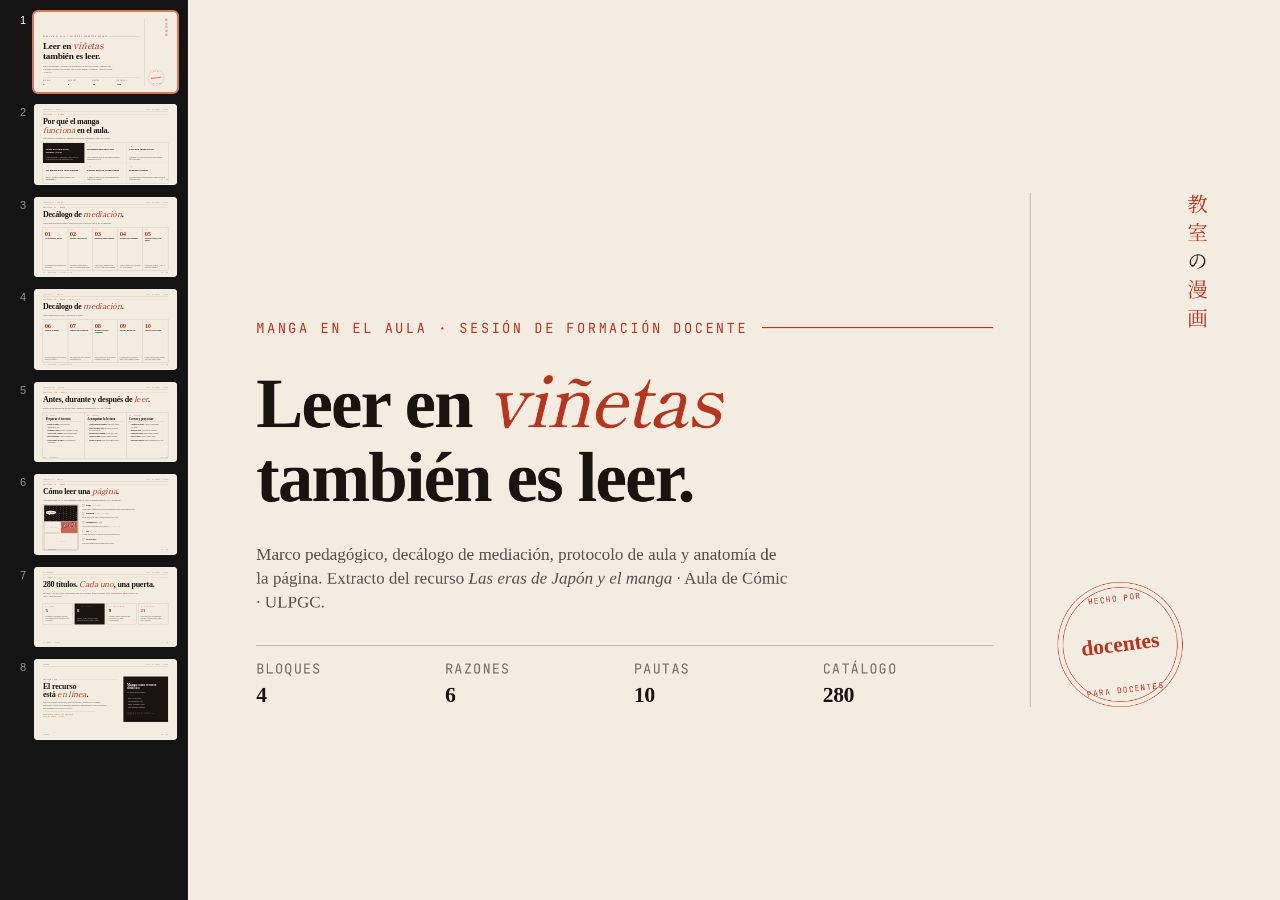
==== commit 5ef0ebbc: "Add files via upload" ====
--- a/deck-claustro.html
+++ b/deck-claustro.html
@@ -1,13 +1,13 @@
-﻿<!doctype html>
+<!doctype html>
 <html lang="es">
 <head>
 <meta charset="utf-8" />
 <meta name="viewport" content="width=device-width, initial-scale=1.0">
 <meta name="theme-color" content="#0e0a04">
-<meta name="description" content="SesiÃ³n de formaciÃ³n docente sobre el manga como recurso didÃ¡ctico: marco pedagÃ³gico, decÃ¡logo de mediaciÃ³n, protocolo de aula y anatomÃ­a de la pÃ¡gina. Aula de CÃ³mic Â· Biblioteca Campus del Obelisco Â· ULPGC.">
-<meta name="author" content="Daniel Becerra Romero (Dir.) â€” Aula de CÃ³mic, Facultad de Ciencias de la EducaciÃ³n, ULPGC">
-<meta name="generator" content="Manga como recurso para el aula Â· v5.10">
-<title>Manga en el aula â€” SesiÃ³n de formaciÃ³n docente Â· ULPGC</title>
+<meta name="description" content="Sesión de formación docente sobre el manga como recurso didáctico: marco pedagógico, decálogo de mediación, protocolo de aula y anatomía de la página. Aula de Cómic · Biblioteca Campus del Obelisco · ULPGC.">
+<meta name="author" content="Daniel Becerra Romero (Dir.) — Aula de Cómic, Facultad de Ciencias de la Educación, ULPGC">
+<meta name="generator" content="Manga como recurso para el aula · v5.10">
+<title>Manga en el aula — Sesión de formación docente · ULPGC</title>
 <link rel="preconnect" href="https://fonts.googleapis.com">
 <link rel="preconnect" href="https://fonts.gstatic.com" crossorigin>
 <link href="https://fonts.googleapis.com/css2?family=Shippori+Mincho+B1:wght@400;500;600;700&family=Cinzel:wght@400;700&family=JetBrains+Mono:wght@400;500&family=Noto+Serif+JP:wght@400;700&display=swap" rel="stylesheet">
@@ -27,7 +27,7 @@
 
   deck-stage { background: var(--paper); }
 
-  /* Cada slide: 1920Ã—1080, fondo papel */
+  /* Cada slide: 1920×1080, fondo papel */
   section {
     width: 1920px;
     height: 1080px;
@@ -264,7 +264,7 @@
     text-wrap: pretty;
   }
 
-  /* SLIDE: decÃ¡logo 5 cols x 1 */
+  /* SLIDE: decálogo 5 cols x 1 */
   .dec-row {
     display: grid;
     grid-template-columns: repeat(5, 1fr);
@@ -356,7 +356,7 @@
     text-wrap: pretty;
   }
   .proto-3 li::before {
-    content: 'Â·';
+    content: '·';
     position: absolute;
     left: 0;
     color: var(--red);
@@ -366,7 +366,7 @@
   }
   .proto-3 li strong { font-weight: 600; color: var(--ink); }
 
-  /* SLIDE: anatomÃ­a */
+  /* SLIDE: anatomía */
   .anat-grid {
     display: grid;
     grid-template-columns: 480px 1fr;
@@ -547,7 +547,7 @@
     color: rgba(243,237,225,0.85);
   }
   .cierre-card li::before {
-    content: 'Â·  ';
+    content: '·  ';
     color: var(--red);
     font-weight: 700;
   }
@@ -557,22 +557,22 @@
 
 <deck-stage>
 
-  <!-- â•â•â•â•â•â•â•â• 01 Â· COVER â•â•â•â•â•â•â•â• -->
+  <!-- ════════ 01 · COVER ════════ -->
   <section data-screen-label="01 Portada">
     <div class="cover">
       <div>
-        <div class="cover-eyebrow">Manga en el aula Â· SesiÃ³n de formaciÃ³n docente</div>
-        <h1>Leer en <em>viÃ±etas</em><br/>tambiÃ©n es leer.</h1>
-        <p class="cover-lede">Marco pedagÃ³gico, decÃ¡logo de mediaciÃ³n, protocolo de aula y anatomÃ­a de la pÃ¡gina. Extracto del recurso <em>Las eras de JapÃ³n y el manga</em> Â· Aula de CÃ³mic Â· ULPGC.</p>
+        <div class="cover-eyebrow">Manga en el aula · Sesión de formación docente</div>
+        <h1>Leer en <em>viñetas</em><br/>también es leer.</h1>
+        <p class="cover-lede">Marco pedagógico, decálogo de mediación, protocolo de aula y anatomía de la página. Extracto del recurso <em>Las eras de Japón y el manga</em> · Aula de Cómic · ULPGC.</p>
         <div class="cover-attr">
           <div>Bloques<strong>4</strong></div>
           <div>Razones<strong>6</strong></div>
           <div>Pautas<strong>10</strong></div>
-          <div>CatÃ¡logo<strong>280</strong></div>
+          <div>Catálogo<strong>280</strong></div>
         </div>
       </div>
       <aside class="cover-side">
-        <div class="tategaki">æ•™å®¤<span style="color:var(--ink)">ã®</span>æ¼«ç”»</div>
+        <div class="tategaki">教室<span style="color:var(--ink)">の</span>漫画</div>
         <div class="stamp">
           Hecho por
           <strong>docentes</strong>
@@ -582,58 +582,58 @@
     </div>
   </section>
 
-  <!-- â•â•â•â•â•â•â•â• 02 Â· POR QUÃ‰ â•â•â•â•â•â•â•â• -->
-  <section data-screen-label="02 Por quÃ©">
-    <div class="s-head"><span>CapÃ­tulo I Â· Marco</span><span>Aula de CÃ³mic Â· ULPGC</span></div>
-    <div class="sec-eyebrow">CapÃ­tulo I Â· Marco</div>
-    <h2 class="sec-title">Por quÃ© el manga <em>funciona</em> en el aula.</h2>
-    <p class="sec-kicker">Seis razones pedagÃ³gicas, ninguna decorativa, sostienen el resto del recurso.</p>
+  <!-- ════════ 02 · POR QUÉ ════════ -->
+  <section data-screen-label="02 Por qué">
+    <div class="s-head"><span>Capítulo I · Marco</span><span>Aula de Cómic · ULPGC</span></div>
+    <div class="sec-eyebrow">Capítulo I · Marco</div>
+    <h2 class="sec-title">Por qué el manga <em>funciona</em> en el aula.</h2>
+    <p class="sec-kicker">Seis razones pedagógicas, ninguna decorativa, sostienen el resto del recurso.</p>
     <div class="grid-3x2">
       <div class="featured">
-        <div class="gn">â€” 01</div>
-        <div class="gt">Doble decodificaciÃ³n, imagen y texto</div>
-        <p class="gb">Lectura multimodal â€” exactamente lo que el currÃ­culo LOMLOE reconoce como competencia clave.</p>
-      </div>
-      <div>
-        <div class="gn">â€” 02</div>
+        <div class="gn">— 01</div>
+        <div class="gt">Doble decodificación, imagen y texto</div>
+        <p class="gb">Lectura multimodal — exactamente lo que el currículo LOMLOE reconoce como competencia clave.</p>
+      </div>
+      <div>
+        <div class="gn">— 02</div>
         <div class="gt">Densidad narrativa alta</div>
-        <p class="gb">Saltos temporales, puntos de vista, sÃ­mbolo recurrente. Entrena mÃºsculo lector.</p>
-      </div>
-      <div>
-        <div class="gn">â€” 03</div>
-        <div class="gt">CercanÃ­a cultural real</div>
-        <p class="gb">El alumnado ya lo lee fuera del aula. El aula lo enseÃ±a a leerlo crÃ­ticamente.</p>
-      </div>
-      <div>
-        <div class="gn">â€” 04</div>
+        <p class="gb">Saltos temporales, puntos de vista, símbolo recurrente. Entrena músculo lector.</p>
+      </div>
+      <div>
+        <div class="gn">— 03</div>
+        <div class="gt">Cercanía cultural real</div>
+        <p class="gb">El alumnado ya lo lee fuera del aula. El aula lo enseña a leerlo críticamente.</p>
+      </div>
+      <div>
+        <div class="gn">— 04</div>
         <div class="gt">Un manga para cada materia</div>
-        <p class="gb">HistÃ³rico, cientÃ­fico, biogrÃ¡fico, intimista. Ocho usos pedagÃ³gicos.</p>
-      </div>
-      <div>
-        <div class="gn">â€” 05</div>
+        <p class="gb">Histórico, científico, biográfico, intimista. Ocho usos pedagógicos.</p>
+      </div>
+      <div>
+        <div class="gn">— 05</div>
         <div class="gt">Puente hacia la lectura larga</div>
-        <p class="gb">El manga no compite con la novela: prepara para ella. HÃ¡bito lector sostenido.</p>
-      </div>
-      <div>
-        <div class="gn">â€” 06</div>
+        <p class="gb">El manga no compite con la novela: prepara para ella. Hábito lector sostenido.</p>
+      </div>
+      <div>
+        <div class="gn">— 06</div>
         <div class="gt">Trabaja la elipsis</div>
-        <p class="gb">El <em>ma</em> entre viÃ±etas es inferencia activa. La mejor escuela de lectura entre lÃ­neas.</p>
+        <p class="gb">El <em>ma</em> entre viñetas es inferencia activa. La mejor escuela de lectura entre líneas.</p>
       </div>
     </div>
-    <div class="s-foot"><span>I Â· Por quÃ©</span><span>02 / 08</span></div>
+    <div class="s-foot"><span>I · Por qué</span><span>02 / 08</span></div>
   </section>
 
-  <!-- â•â•â•â•â•â•â•â• 03 Â· DECÃLOGO 1 â•â•â•â•â•â•â•â• -->
-  <section data-screen-label="03 DecÃ¡logo I">
-    <div class="s-head"><span>CapÃ­tulo II Â· Marco</span><span>Aula de CÃ³mic Â· ULPGC</span></div>
-    <div class="sec-eyebrow">CapÃ­tulo II Â· Marco</div>
-    <h2 class="sec-title">DecÃ¡logo de <em>mediaciÃ³n</em>.</h2>
+  <!-- ════════ 03 · DECÁLOGO 1 ════════ -->
+  <section data-screen-label="03 Decálogo I">
+    <div class="s-head"><span>Capítulo II · Marco</span><span>Aula de Cómic · ULPGC</span></div>
+    <div class="sec-eyebrow">Capítulo II · Marco</div>
+    <h2 class="sec-title">Decálogo de <em>mediación</em>.</h2>
     <p class="sec-kicker">Cinco pautas para preparar y abrir la lectura. Las otras cinco, en la siguiente.</p>
     <div class="dec-row">
       <div>
         <div class="dn"><small>Pauta</small>01</div>
-        <div class="dt">Lee tÃº primero, entera.</div>
-        <p class="db">No selecciones un capÃ­tulo sin haber leÃ­do el tomo completo.</p>
+        <div class="dt">Lee tú primero, entera.</div>
+        <p class="db">No selecciones un capítulo sin haber leído el tomo completo.</p>
       </div>
       <div>
         <div class="dn"><small>Pauta</small>02</div>
@@ -642,34 +642,34 @@
       </div>
       <div>
         <div class="dn"><small>Pauta</small>03</div>
-        <div class="dt">EnseÃ±a el cÃ³digo primero.</div>
-        <p class="db">ViÃ±eta, bocadillo, onomatopeya, lÃ­neas, calle, RTL â€” antes de pedir interpretaciÃ³n.</p>
+        <div class="dt">Enseña el código primero.</div>
+        <p class="db">Viñeta, bocadillo, onomatopeya, líneas, calle, RTL — antes de pedir interpretación.</p>
       </div>
       <div>
         <div class="dn"><small>Pauta</small>04</div>
         <div class="dt">Pregunta por la imagen.</div>
-        <p class="db">"Â¿QuÃ© se ve, quÃ© no se ve, por quÃ© dibujado asÃ­?". No solo argumento.</p>
+        <p class="db">"¿Qué se ve, qué no se ve, por qué dibujado así?". No solo argumento.</p>
       </div>
       <div>
         <div class="dn"><small>Pauta</small>05</div>
-        <div class="dt">Trabaja la calle, no la viÃ±eta.</div>
-        <p class="db">El espacio entre dos viÃ±etas â€” el <em>ma</em> â€” es donde ocurre la inferencia.</p>
+        <div class="dt">Trabaja la calle, no la viñeta.</div>
+        <p class="db">El espacio entre dos viñetas — el <em>ma</em> — es donde ocurre la inferencia.</p>
       </div>
     </div>
-    <div class="s-foot"><span>II Â· DecÃ¡logo Â· pautas 01â€”05</span><span>03 / 08</span></div>
+    <div class="s-foot"><span>II · Decálogo · pautas 01—05</span><span>03 / 08</span></div>
   </section>
 
-  <!-- â•â•â•â•â•â•â•â• 04 Â· DECÃLOGO 2 â•â•â•â•â•â•â•â• -->
-  <section data-screen-label="04 DecÃ¡logo II">
-    <div class="s-head"><span>CapÃ­tulo II Â· Marco</span><span>Aula de CÃ³mic Â· ULPGC</span></div>
-    <div class="sec-eyebrow">CapÃ­tulo II Â· Marco â€” cont.</div>
-    <h2 class="sec-title">DecÃ¡logo de <em>mediaciÃ³n</em>.</h2>
-    <p class="sec-kicker">Cinco pautas para cerrar y proyectar lo leÃ­do.</p>
+  <!-- ════════ 04 · DECÁLOGO 2 ════════ -->
+  <section data-screen-label="04 Decálogo II">
+    <div class="s-head"><span>Capítulo II · Marco</span><span>Aula de Cómic · ULPGC</span></div>
+    <div class="sec-eyebrow">Capítulo II · Marco — cont.</div>
+    <h2 class="sec-title">Decálogo de <em>mediación</em>.</h2>
+    <p class="sec-kicker">Cinco pautas para cerrar y proyectar lo leído.</p>
     <div class="dec-row">
       <div>
         <div class="dn"><small>Pauta</small>06</div>
         <div class="dt">Modera, no opines.</div>
-        <p class="db">Devuelve la pregunta al grupo. Tu lectura es una mÃ¡s, no la canÃ³nica.</p>
+        <p class="db">Devuelve la pregunta al grupo. Tu lectura es una más, no la canónica.</p>
       </div>
       <div>
         <div class="dn"><small>Pauta</small>07</div>
@@ -679,167 +679,167 @@
       <div>
         <div class="dn"><small>Pauta</small>08</div>
         <div class="dt">Permite la lectura voluntaria.</div>
-        <p class="db">SelecciÃ³n visible en aula sin tarea asociada. La animaciÃ³n lectora no obliga.</p>
+        <p class="db">Selección visible en aula sin tarea asociada. La animación lectora no obliga.</p>
       </div>
       <div>
         <div class="dn"><small>Pauta</small>09</div>
         <div class="dt">Produce, no solo leas.</div>
-        <p class="db">Una pÃ¡gina propia, un storyboard, un anÃ¡lisis. Lo que se compone, se entiende.</p>
+        <p class="db">Una página propia, un storyboard, un análisis. Lo que se compone, se entiende.</p>
       </div>
       <div>
         <div class="dn"><small>Pauta</small>10</div>
-        <div class="dt">Vuelve al texto clÃ¡sico.</div>
+        <div class="dt">Vuelve al texto clásico.</div>
         <p class="db">El manga es puerta de entrada, no destino. Salta al libro, al ensayo, al filme.</p>
       </div>
     </div>
-    <div class="s-foot"><span>II Â· DecÃ¡logo Â· pautas 06â€”10</span><span>04 / 08</span></div>
+    <div class="s-foot"><span>II · Decálogo · pautas 06—10</span><span>04 / 08</span></div>
   </section>
 
-  <!-- â•â•â•â•â•â•â•â• 05 Â· PROTOCOLO â•â•â•â•â•â•â•â• -->
+  <!-- ════════ 05 · PROTOCOLO ════════ -->
   <section data-screen-label="05 Protocolo">
-    <div class="s-head"><span>CapÃ­tulo III Â· Marco</span><span>Aula de CÃ³mic Â· ULPGC</span></div>
-    <div class="sec-eyebrow">CapÃ­tulo III Â· Marco</div>
-    <h2 class="sec-title">Antes, durante y despuÃ©s de <em>leer</em>.</h2>
-    <p class="sec-kicker">Protocolo de mediaciÃ³n en tres fases. Tiempos orientativos: 15 / 25 / 10 min.</p>
+    <div class="s-head"><span>Capítulo III · Marco</span><span>Aula de Cómic · ULPGC</span></div>
+    <div class="sec-eyebrow">Capítulo III · Marco</div>
+    <h2 class="sec-title">Antes, durante y después de <em>leer</em>.</h2>
+    <p class="sec-kicker">Protocolo de mediación en tres fases. Tiempos orientativos: 15 / 25 / 10 min.</p>
     <div class="proto-3">
       <article>
-        <div class="pf">01 Â· Antes</div>
+        <div class="pf">01 · Antes</div>
         <h3 class="pt">Preparar el terreno</h3>
         <ul>
-          <li><strong>EnseÃ±a el cÃ³digo.</strong> ViÃ±eta, bocadillo, onomatopeya, RTL.</li>
+          <li><strong>Enseña el código.</strong> Viñeta, bocadillo, onomatopeya, RTL.</li>
           <li><strong>Encuadra el tema.</strong> Nombra lo sensible si lo hay.</li>
           <li><strong>Activa lo que ya saben.</strong> Cruza referentes antes.</li>
-          <li><strong>Fija un propÃ³sito.</strong> "Vamos a observar X".</li>
-          <li><strong>Pacta acuerdo de respeto.</strong> La conversaciÃ³n lo necesitarÃ¡.</li>
+          <li><strong>Fija un propósito.</strong> "Vamos a observar X".</li>
+          <li><strong>Pacta acuerdo de respeto.</strong> La conversación lo necesitará.</li>
         </ul>
       </article>
       <article>
-        <div class="pf">02 Â· Durante</div>
-        <h3 class="pt">AcompaÃ±ar la lectura</h3>
+        <div class="pf">02 · Durante</div>
+        <h3 class="pt">Acompañar la lectura</h3>
         <ul>
-          <li><strong>Lectura silenciosa primero.</strong> Marca dos viÃ±etas.</li>
-          <li><strong>Parar en pÃ¡gina clave.</strong> Proyectada, en grande, abre conversaciÃ³n.</li>
+          <li><strong>Lectura silenciosa primero.</strong> Marca dos viñetas.</li>
+          <li><strong>Parar en página clave.</strong> Proyectada, en grande, abre conversación.</li>
           <li><strong>Pregunta por la imagen.</strong> No solo por el texto.</li>
           <li><strong>Atiende el ritmo.</strong> Regula el tempo del grupo.</li>
-          <li><strong>Permite el silencio.</strong> Deja que la pÃ¡gina resuene.</li>
+          <li><strong>Permite el silencio.</strong> Deja que la página resuene.</li>
         </ul>
       </article>
       <article>
-        <div class="pf">03 Â· DespuÃ©s</div>
+        <div class="pf">03 · Después</div>
         <h3 class="pt">Cerrar y proyectar</h3>
         <ul>
-          <li><strong>Coloquio en cÃ­rculo.</strong> Cada lector argumenta una viÃ±eta.</li>
-          <li><strong>Escritura breve.</strong> Tres lÃ­neas en cuaderno.</li>
-          <li><strong>ProducciÃ³n visual.</strong> PÃ¡gina propia o anÃ¡lisis.</li>
-          <li><strong>Salto al clÃ¡sico.</strong> Novela, ensayo, filme.</li>
-          <li><strong>EvaluaciÃ³n honesta.</strong> Diana de aprendizaje, no nota.</li>
+          <li><strong>Coloquio en círculo.</strong> Cada lector argumenta una viñeta.</li>
+          <li><strong>Escritura breve.</strong> Tres líneas en cuaderno.</li>
+          <li><strong>Producción visual.</strong> Página propia o análisis.</li>
+          <li><strong>Salto al clásico.</strong> Novela, ensayo, filme.</li>
+          <li><strong>Evaluación honesta.</strong> Diana de aprendizaje, no nota.</li>
         </ul>
       </article>
     </div>
-    <div class="s-foot"><span>III Â· Protocolo</span><span>05 / 08</span></div>
+    <div class="s-foot"><span>III · Protocolo</span><span>05 / 08</span></div>
   </section>
 
-  <!-- â•â•â•â•â•â•â•â• 06 Â· ANATOMÃA â•â•â•â•â•â•â•â• -->
-  <section data-screen-label="06 AnatomÃ­a">
-    <div class="s-head"><span>CapÃ­tulo IV Â· Marco</span><span>Aula de CÃ³mic Â· ULPGC</span></div>
-    <div class="sec-eyebrow">CapÃ­tulo IV Â· Marco</div>
-    <h2 class="sec-title">CÃ³mo leer una <em>pÃ¡gina</em>.</h2>
-    <p class="sec-kicker">AnatomÃ­a visual de los seis elementos bÃ¡sicos. Para la primera sesiÃ³n con el alumnado.</p>
+  <!-- ════════ 06 · ANATOMÍA ════════ -->
+  <section data-screen-label="06 Anatomía">
+    <div class="s-head"><span>Capítulo IV · Marco</span><span>Aula de Cómic · ULPGC</span></div>
+    <div class="sec-eyebrow">Capítulo IV · Marco</div>
+    <h2 class="sec-title">Cómo leer una <em>página</em>.</h2>
+    <p class="sec-kicker">Anatomía visual de los seis elementos básicos. Para la primera sesión con el alumnado.</p>
     <div class="anat-grid">
-      <figure class="anat-pg" role="img" aria-label="PÃ¡gina manga esquemÃ¡tica">
-        <div data-area="A">A Â· LÃ­neas cinÃ©ticas</div>
-        <div data-area="B">B Â· ViÃ±eta neutra</div>
-        <div data-area="C">C Â· Trama (halftone)</div>
-        <div data-area="D">D Â· ResoluciÃ³n</div>
-        <div class="anat-bub">Â«Â¿Lo ves?Â»</div>
-        <div class="anat-ono">Â¡ZAS!</div>
+      <figure class="anat-pg" role="img" aria-label="Página manga esquemática">
+        <div data-area="A">A · Líneas cinéticas</div>
+        <div data-area="B">B · Viñeta neutra</div>
+        <div data-area="C">C · Trama (halftone)</div>
+        <div data-area="D">D · Resolución</div>
+        <div class="anat-bub">«¿Lo ves?»</div>
+        <div class="anat-ono">¡ZAS!</div>
       </figure>
       <div class="anat-legend">
         <div class="anat-leg-item">
           <span class="anat-leg-mark">A</span>
-          <span class="anat-leg-name">Koma <small>ã‚³ãƒž â€” viÃ±eta</small></span>
-          <p class="anat-leg-d">Unidad mÃ­nima. Su tamaÃ±o marca el ritmo: una a pÃ¡gina entera detiene; cuatro pequeÃ±as aceleran.</p>
+          <span class="anat-leg-name">Koma <small>コマ — viñeta</small></span>
+          <p class="anat-leg-d">Unidad mínima. Su tamaño marca el ritmo: una a página entera detiene; cuatro pequeñas aceleran.</p>
         </div>
         <div class="anat-leg-item">
           <span class="anat-leg-mark">B</span>
-          <span class="anat-leg-name">Fukidashi <small>å¹ãå‡ºã— â€” bocadillo</small></span>
-          <p class="anat-leg-d">MÃ¡s de una docena de formas. La forma cuenta tanto como el texto.</p>
+          <span class="anat-leg-name">Fukidashi <small>吹き出し — bocadillo</small></span>
+          <p class="anat-leg-d">Más de una docena de formas. La forma cuenta tanto como el texto.</p>
         </div>
         <div class="anat-leg-item">
           <span class="anat-leg-mark">C</span>
-          <span class="anat-leg-name">Onomatopeya <small>æ“¬éŸ³èªž</small></span>
-          <p class="anat-leg-d">No solo ruidos: tambiÃ©n emociones y ambientes (ãƒ‰ã‚­ãƒ‰ã‚­, ã‚·ãƒ¼ãƒ³).</p>
+          <span class="anat-leg-name">Onomatopeya <small>擬音語</small></span>
+          <p class="anat-leg-d">No solo ruidos: también emociones y ambientes (ドキドキ, シーン).</p>
         </div>
         <div class="anat-leg-item">
-          <span class="anat-leg-mark">Â·</span>
-          <span class="anat-leg-name">Ma <small>é–“ â€” calle</small></span>
-          <p class="anat-leg-d">El espacio entre viÃ±etas. La Â«clausuraÂ» de McCloud. Inferencia activa.</p>
+          <span class="anat-leg-mark">·</span>
+          <span class="anat-leg-name">Ma <small>間 — calle</small></span>
+          <p class="anat-leg-d">El espacio entre viñetas. La «clausura» de McCloud. Inferencia activa.</p>
         </div>
         <div class="anat-leg-item">
-          <span class="anat-leg-mark">â†©</span>
+          <span class="anat-leg-mark">↩</span>
           <span class="anat-leg-name">Lectura RTL</span>
           <p class="anat-leg-d">De derecha a izquierda. Editorial original respeta el sentido.</p>
         </div>
       </div>
     </div>
-    <div class="s-foot"><span>IV Â· AnatomÃ­a</span><span>06 / 08</span></div>
+    <div class="s-foot"><span>IV · Anatomía</span><span>06 / 08</span></div>
   </section>
 
-  <!-- â•â•â•â•â•â•â•â• 07 Â· EL FONDO â•â•â•â•â•â•â•â• -->
+  <!-- ════════ 07 · EL FONDO ════════ -->
   <section data-screen-label="07 El fondo">
-    <div class="s-head"><span>El recurso</span><span>Aula de CÃ³mic Â· ULPGC</span></div>
+    <div class="s-head"><span>El recurso</span><span>Aula de Cómic · ULPGC</span></div>
     <div class="sec-eyebrow">El fondo</div>
-    <h2 class="sec-title">280 tÃ­tulos. <em>Cada uno</em>, una puerta.</h2>
-    <p class="sec-kicker">El fondo Aula de CÃ³mic catalogado para uso docente: filtros de etapa, Ã¡rea, sensibilidad. Enlace directo al OPAC para prÃ©stamo.</p>
+    <h2 class="sec-title">280 títulos. <em>Cada uno</em>, una puerta.</h2>
+    <p class="sec-kicker">El fondo Aula de Cómic catalogado para uso docente: filtros de etapa, área, sensibilidad. Enlace directo al OPAC para préstamo.</p>
     <div style="display:grid; grid-template-columns: repeat(4, 1fr); gap: 24px; margin-top: 80px;">
       <div style="border:1.5px solid var(--ink); padding: 32px; min-height: 280px; display: flex; flex-direction: column; gap: 16px;">
-        <div style="font-family:var(--ed-mono); font-size:14px; letter-spacing:.16em; color:var(--red); text-transform:uppercase;">01 Â· Etapas</div>
+        <div style="font-family:var(--ed-mono); font-size:14px; letter-spacing:.16em; color:var(--red); text-transform:uppercase;">01 · Etapas</div>
         <div style="font-family:var(--ed-serif); font-weight:600; font-size:64px; line-height:.9; color:var(--ink);">5</div>
-        <p style="font-family:var(--ed-serif); font-size:20px; line-height:1.45; color:rgba(26,20,16,.7); margin-top:auto;">De Infantil a Universidad. Cada tÃ­tulo tiene asignados los niveles para los que es adecuado.</p>
+        <p style="font-family:var(--ed-serif); font-size:20px; line-height:1.45; color:rgba(26,20,16,.7); margin-top:auto;">De Infantil a Universidad. Cada título tiene asignados los niveles para los que es adecuado.</p>
       </div>
       <div style="border:1.5px solid var(--ink); padding: 32px; min-height: 280px; display: flex; flex-direction: column; gap: 16px; background: var(--ink); color: var(--paper);">
-        <div style="font-family:var(--ed-mono); font-size:14px; letter-spacing:.16em; color:var(--red); text-transform:uppercase;">02 Â· Usos pedagÃ³gicos</div>
+        <div style="font-family:var(--ed-mono); font-size:14px; letter-spacing:.16em; color:var(--red); text-transform:uppercase;">02 · Usos pedagógicos</div>
         <div style="font-family:var(--ed-serif); font-weight:600; font-size:64px; line-height:.9; color:var(--paper);">8</div>
-        <p style="font-family:var(--ed-serif); font-size:20px; line-height:1.45; color:rgba(243,237,225,.78); margin-top:auto;">Historia, ciencia, filosofÃ­a, lengua, emocional, gÃ©nero, inclusiÃ³n, visual.</p>
+        <p style="font-family:var(--ed-serif); font-size:20px; line-height:1.45; color:rgba(243,237,225,.78); margin-top:auto;">Historia, ciencia, filosofía, lengua, emocional, género, inclusión, visual.</p>
       </div>
       <div style="border:1.5px solid var(--ink); padding: 32px; min-height: 280px; display: flex; flex-direction: column; gap: 16px;">
-        <div style="font-family:var(--ed-mono); font-size:14px; letter-spacing:.16em; color:var(--red); text-transform:uppercase;">03 Â· Eras histÃ³ricas</div>
+        <div style="font-family:var(--ed-mono); font-size:14px; letter-spacing:.16em; color:var(--red); text-transform:uppercase;">03 · Eras históricas</div>
         <div style="font-family:var(--ed-serif); font-weight:600; font-size:64px; line-height:.9; color:var(--ink);">9</div>
-        <p style="font-family:var(--ed-serif); font-size:20px; line-height:1.45; color:rgba(26,20,16,.7); margin-top:auto;">De Heian a Reiwa. LÃ­nea del tiempo cronolÃ³gica de 57 tÃ­tulos contextualizados.</p>
+        <p style="font-family:var(--ed-serif); font-size:20px; line-height:1.45; color:rgba(26,20,16,.7); margin-top:auto;">De Heian a Reiwa. Línea del tiempo cronológica de 57 títulos contextualizados.</p>
       </div>
       <div style="border:1.5px solid var(--ink); padding: 32px; min-height: 280px; display: flex; flex-direction: column; gap: 16px;">
-        <div style="font-family:var(--ed-mono); font-size:14px; letter-spacing:.16em; color:var(--red); text-transform:uppercase;">04 Â· Advertencias</div>
+        <div style="font-family:var(--ed-mono); font-size:14px; letter-spacing:.16em; color:var(--red); text-transform:uppercase;">04 · Advertencias</div>
         <div style="font-family:var(--ed-serif); font-weight:600; font-size:64px; line-height:.9; color:var(--red);">21</div>
-        <p style="font-family:var(--ed-serif); font-size:20px; line-height:1.45; color:rgba(26,20,16,.7); margin-top:auto;">TÃ­tulos marcados con sensibilidad (violencia, contenido adulto, temas duros). Filtrables.</p>
+        <p style="font-family:var(--ed-serif); font-size:20px; line-height:1.45; color:rgba(26,20,16,.7); margin-top:auto;">Títulos marcados con sensibilidad (violencia, contenido adulto, temas duros). Filtrables.</p>
       </div>
     </div>
-    <div class="s-foot"><span>El fondo Â· Cifras</span><span>07 / 08</span></div>
+    <div class="s-foot"><span>El fondo · Cifras</span><span>07 / 08</span></div>
   </section>
 
-  <!-- â•â•â•â•â•â•â•â• 08 Â· CIERRE â•â•â•â•â•â•â•â• -->
+  <!-- ════════ 08 · CIERRE ════════ -->
   <section data-screen-label="08 Cierre">
-    <div class="s-head"><span>Cierre</span><span>Aula de CÃ³mic Â· ULPGC</span></div>
+    <div class="s-head"><span>Cierre</span><span>Aula de Cómic · ULPGC</span></div>
     <div class="cierre">
       <div>
-        <div class="sec-eyebrow" style="margin-top:0;">PrÃ³ximo paso</div>
-        <h2>El recurso<br/>estÃ¡ <em>en lÃ­nea</em>.</h2>
-        <p>LÃ­nea del tiempo interactiva, catÃ¡logo filtrable, generador de viÃ±etas, situaciones LOMLOE completas, itinerarios universitarios. Todo navegable y para prÃ©stamo en el OPAC ULPGC.</p>
+        <div class="sec-eyebrow" style="margin-top:0;">Próximo paso</div>
+        <h2>El recurso<br/>está <em>en línea</em>.</h2>
+        <p>Línea del tiempo interactiva, catálogo filtrable, generador de viñetas, situaciones LOMLOE completas, itinerarios universitarios. Todo navegable y para préstamo en el OPAC ULPGC.</p>
         <p style="font-family:var(--ed-mono); font-size:18px; letter-spacing:.14em; text-transform:uppercase; color:var(--red); border-top: 1.5px solid var(--ink); padding-top: 24px; max-width: 700px;">
-          Biblioteca Campus del Obelisco<br/>Aula de CÃ³mic Â· ULPGC
+          Biblioteca Campus del Obelisco<br/>Aula de Cómic · ULPGC
         </p>
       </div>
       <div class="cierre-card">
         <div class="cap">El equipo</div>
-        <h3>Manga como recurso didÃ¡ctico</h3>
+        <h3>Manga como recurso didáctico</h3>
         <p style="color: rgba(243,237,225,0.82); font-size: 22px; line-height: 1.5;">Dir. Daniel Becerra Romero</p>
         <ul>
           <li>Paula Arocha Moros</li>
-          <li>LucÃ­a HernÃ¡ndez Chio</li>
-          <li>Daniel HernÃ¡ndez GarcÃ­a</li>
-          <li>Zaira RodrÃ­guez Panadero</li>
+          <li>Lucía Hernández Chio</li>
+          <li>Daniel Hernández García</li>
+          <li>Zaira Rodríguez Panadero</li>
         </ul>
         <p style="font-family: var(--ed-mono); font-size: 12px; letter-spacing: 0.14em; text-transform: uppercase; color: rgba(243,237,225,0.45); margin-top: 28px; padding-top: 18px; border-top: 1px solid rgba(243,237,225,0.16);">
-          Facultad de Ciencias de la EducaciÃ³n<br/>
+          Facultad de Ciencias de la Educación<br/>
           Universidad de Las Palmas de Gran Canaria<br/>
           CC BY-NC 4.0
         </p>
@@ -853,14 +853,14 @@
 <script src="deck-stage.js"></script>
 <script type="application/json" id="speaker-notes">
 [
-  "Bienvenidos. Esta sesiÃ³n presenta el marco pedagÃ³gico del recurso Aula de CÃ³mic. No vamos a hablar de quÃ© manga leer, sino de por quÃ© y cÃ³mo llevarlo al aula. Cuatro bloques: por quÃ© funciona, decÃ¡logo de mediaciÃ³n, protocolo de aula, anatomÃ­a de la pÃ¡gina.",
-  "Empezamos por la justificaciÃ³n. Estas seis razones no son datos de encuesta, son principios pedagÃ³gicos. La doble decodificaciÃ³n es lo central â€” la primera razÃ³n que pongo en negro. Si en el claustro alguien os pregunta 'por quÃ© manga', responded por aquÃ­.",
-  "Cinco primeras pautas: la 01 parece obvia y casi nadie la cumple. La 03 â€” enseÃ±a el cÃ³digo primero â€” es la que mÃ¡s cambia los resultados. La 05 sobre la calle entre viÃ±etas viene de Scott McCloud; el glosario del recurso lo cita.",
-  "Cinco Ãºltimas. La 06 â€” modera, no opines â€” es difÃ­cil para docentes que llevamos aÃ±os explicando. La 10 es importante: el manga no es destino, es puerta. Si nuestros alumnos solo leen manga, no hemos terminado el trabajo.",
-  "Protocolo en tres fases. Esquema clÃ¡sico de SolÃ© aplicado al manga. No es nuevo, es disciplina. La fase 'Durante' es donde mÃ¡s fÃ¡cil se desordena la clase si no hay anclajes claros â€” preparad esos puntos de parada de antemano.",
-  "Esta lÃ¡mina es para llevarla impresa al aula la primera sesiÃ³n. Los seis elementos estÃ¡n en el glosario del recurso. Si pasÃ¡is quince minutos solo en esta pÃ¡gina antes de leer nada, ahorrÃ¡is horas despuÃ©s.",
-  "El catÃ¡logo es la columna vertebral. 280 tÃ­tulos clasificados con criterio pedagÃ³gico. Filtrable por etapa, Ã¡rea y sensibilidad. Y cada ficha tiene su enlace al OPAC: el prÃ©stamo estÃ¡ a un clic.",
-  "Esto estÃ¡ en lÃ­nea, en producciÃ³n. Las credenciales del equipo en pantalla. Cualquier mejora, dudas o casos de uso documentables: contactad con la biblioteca. Gracias."
+  "Bienvenidos. Esta sesión presenta el marco pedagógico del recurso Aula de Cómic. No vamos a hablar de qué manga leer, sino de por qué y cómo llevarlo al aula. Cuatro bloques: por qué funciona, decálogo de mediación, protocolo de aula, anatomía de la página.",
+  "Empezamos por la justificación. Estas seis razones no son datos de encuesta, son principios pedagógicos. La doble decodificación es lo central — la primera razón que pongo en negro. Si en el claustro alguien os pregunta 'por qué manga', responded por aquí.",
+  "Cinco primeras pautas: la 01 parece obvia y casi nadie la cumple. La 03 — enseña el código primero — es la que más cambia los resultados. La 05 sobre la calle entre viñetas viene de Scott McCloud; el glosario del recurso lo cita.",
+  "Cinco últimas. La 06 — modera, no opines — es difícil para docentes que llevamos años explicando. La 10 es importante: el manga no es destino, es puerta. Si nuestros alumnos solo leen manga, no hemos terminado el trabajo.",
+  "Protocolo en tres fases. Esquema clásico de Solé aplicado al manga. No es nuevo, es disciplina. La fase 'Durante' es donde más fácil se desordena la clase si no hay anclajes claros — preparad esos puntos de parada de antemano.",
+  "Esta lámina es para llevarla impresa al aula la primera sesión. Los seis elementos están en el glosario del recurso. Si pasáis quince minutos solo en esta página antes de leer nada, ahorráis horas después.",
+  "El catálogo es la columna vertebral. 280 títulos clasificados con criterio pedagógico. Filtrable por etapa, área y sensibilidad. Y cada ficha tiene su enlace al OPAC: el préstamo está a un clic.",
+  "Esto está en línea, en producción. Las credenciales del equipo en pantalla. Cualquier mejora, dudas o casos de uso documentables: contactad con la biblioteca. Gracias."
 ]
 </script>
 
